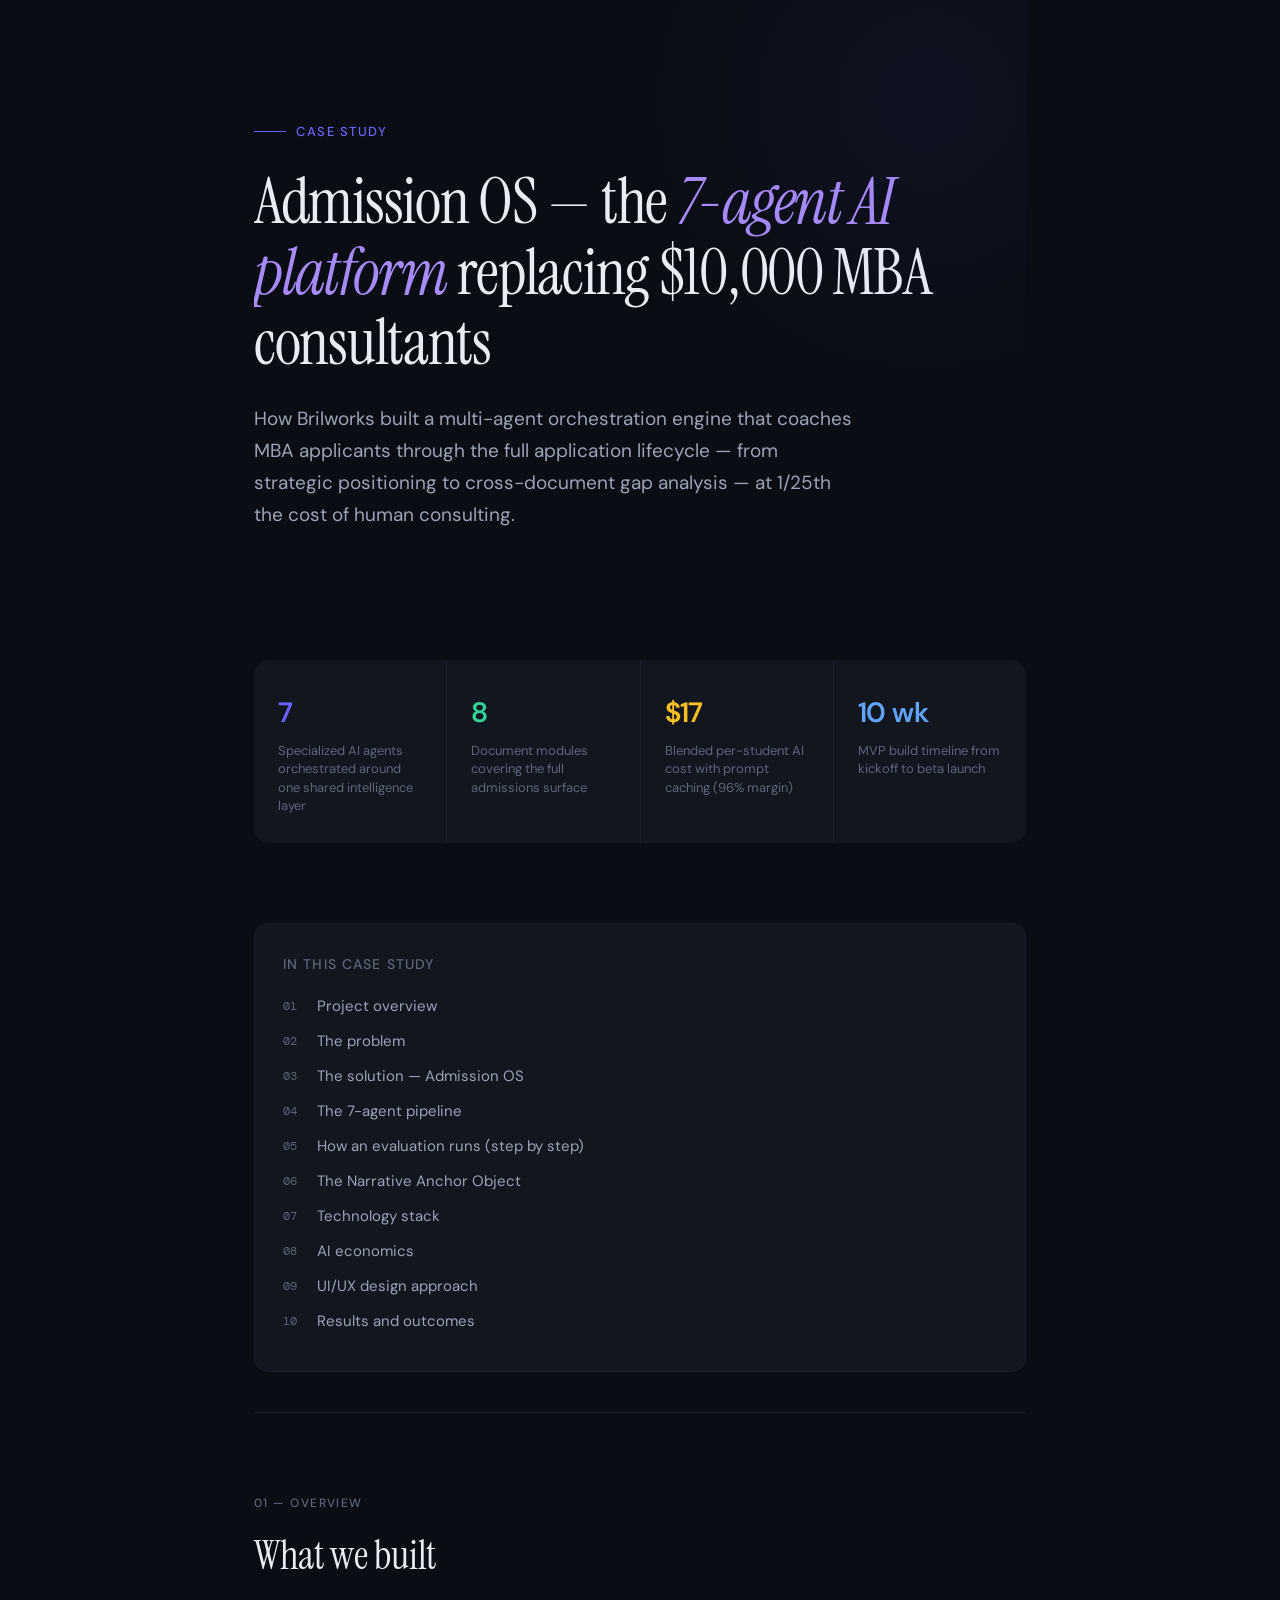
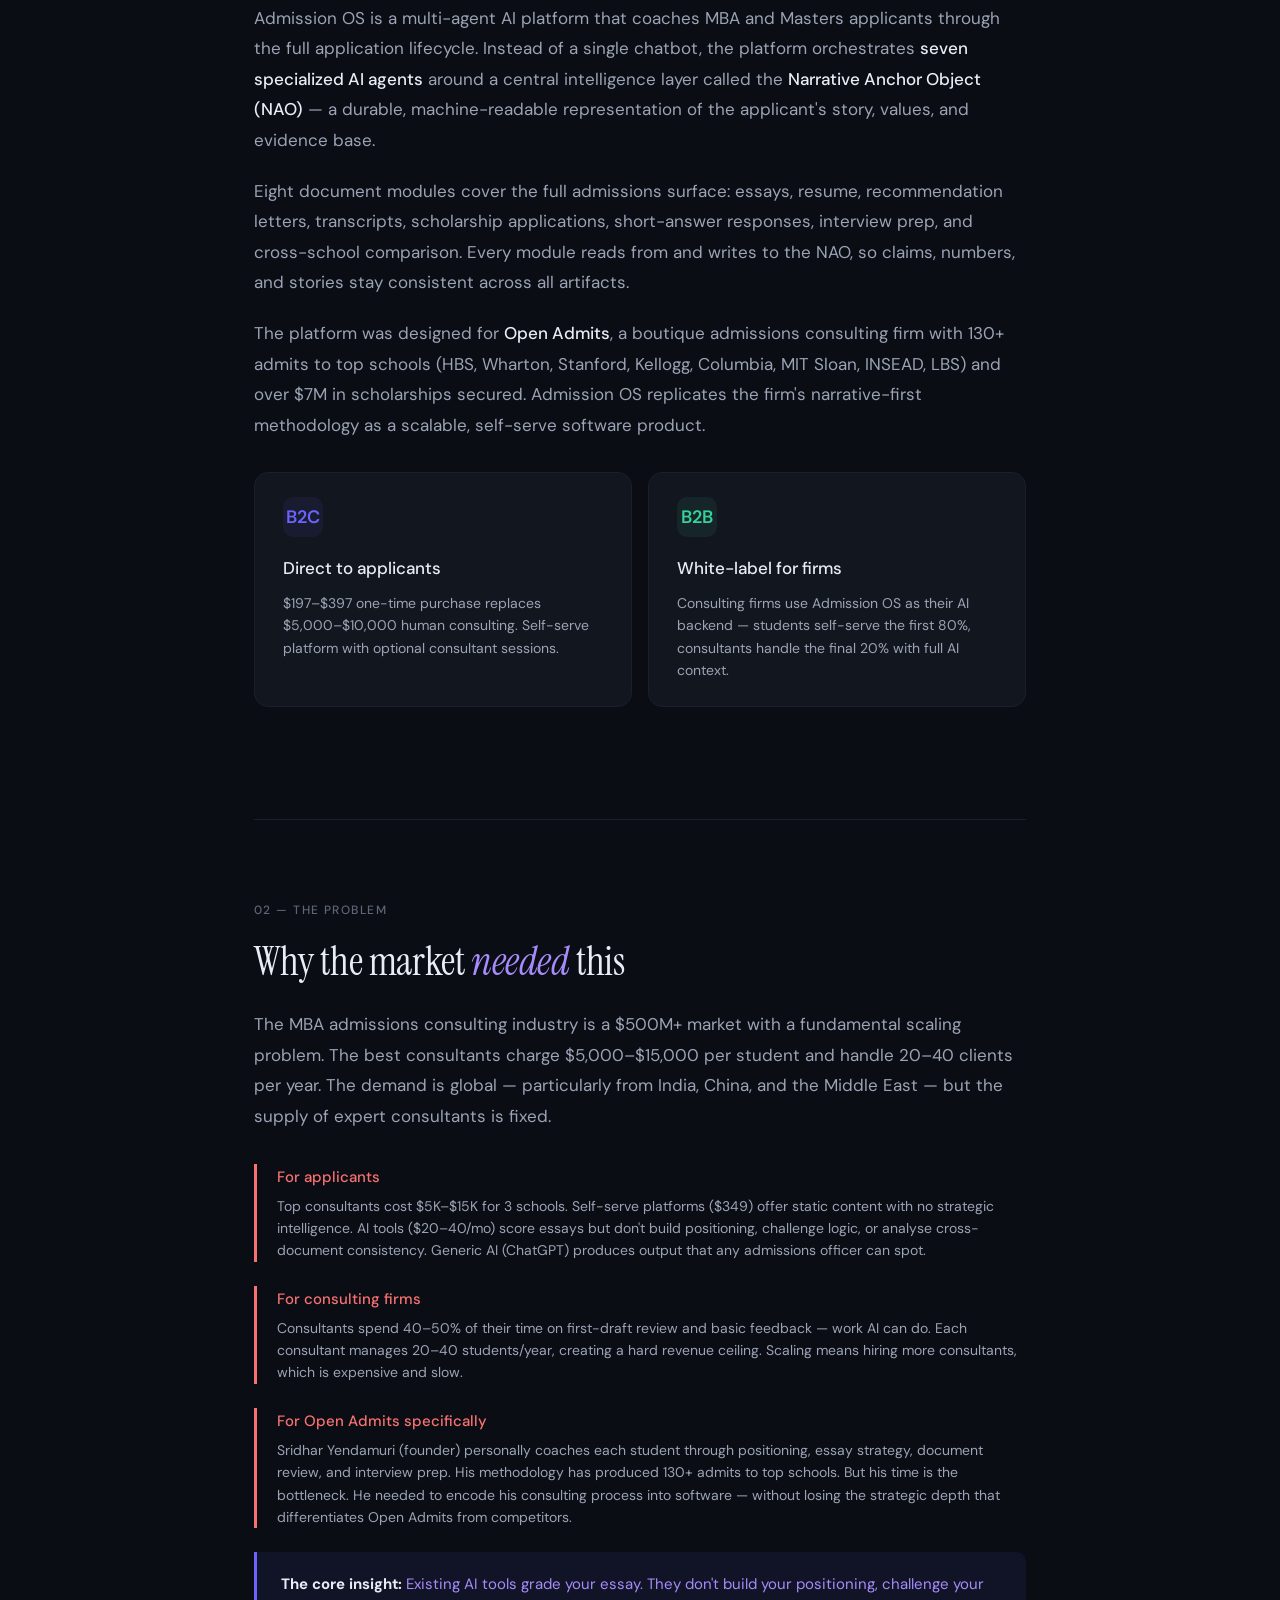
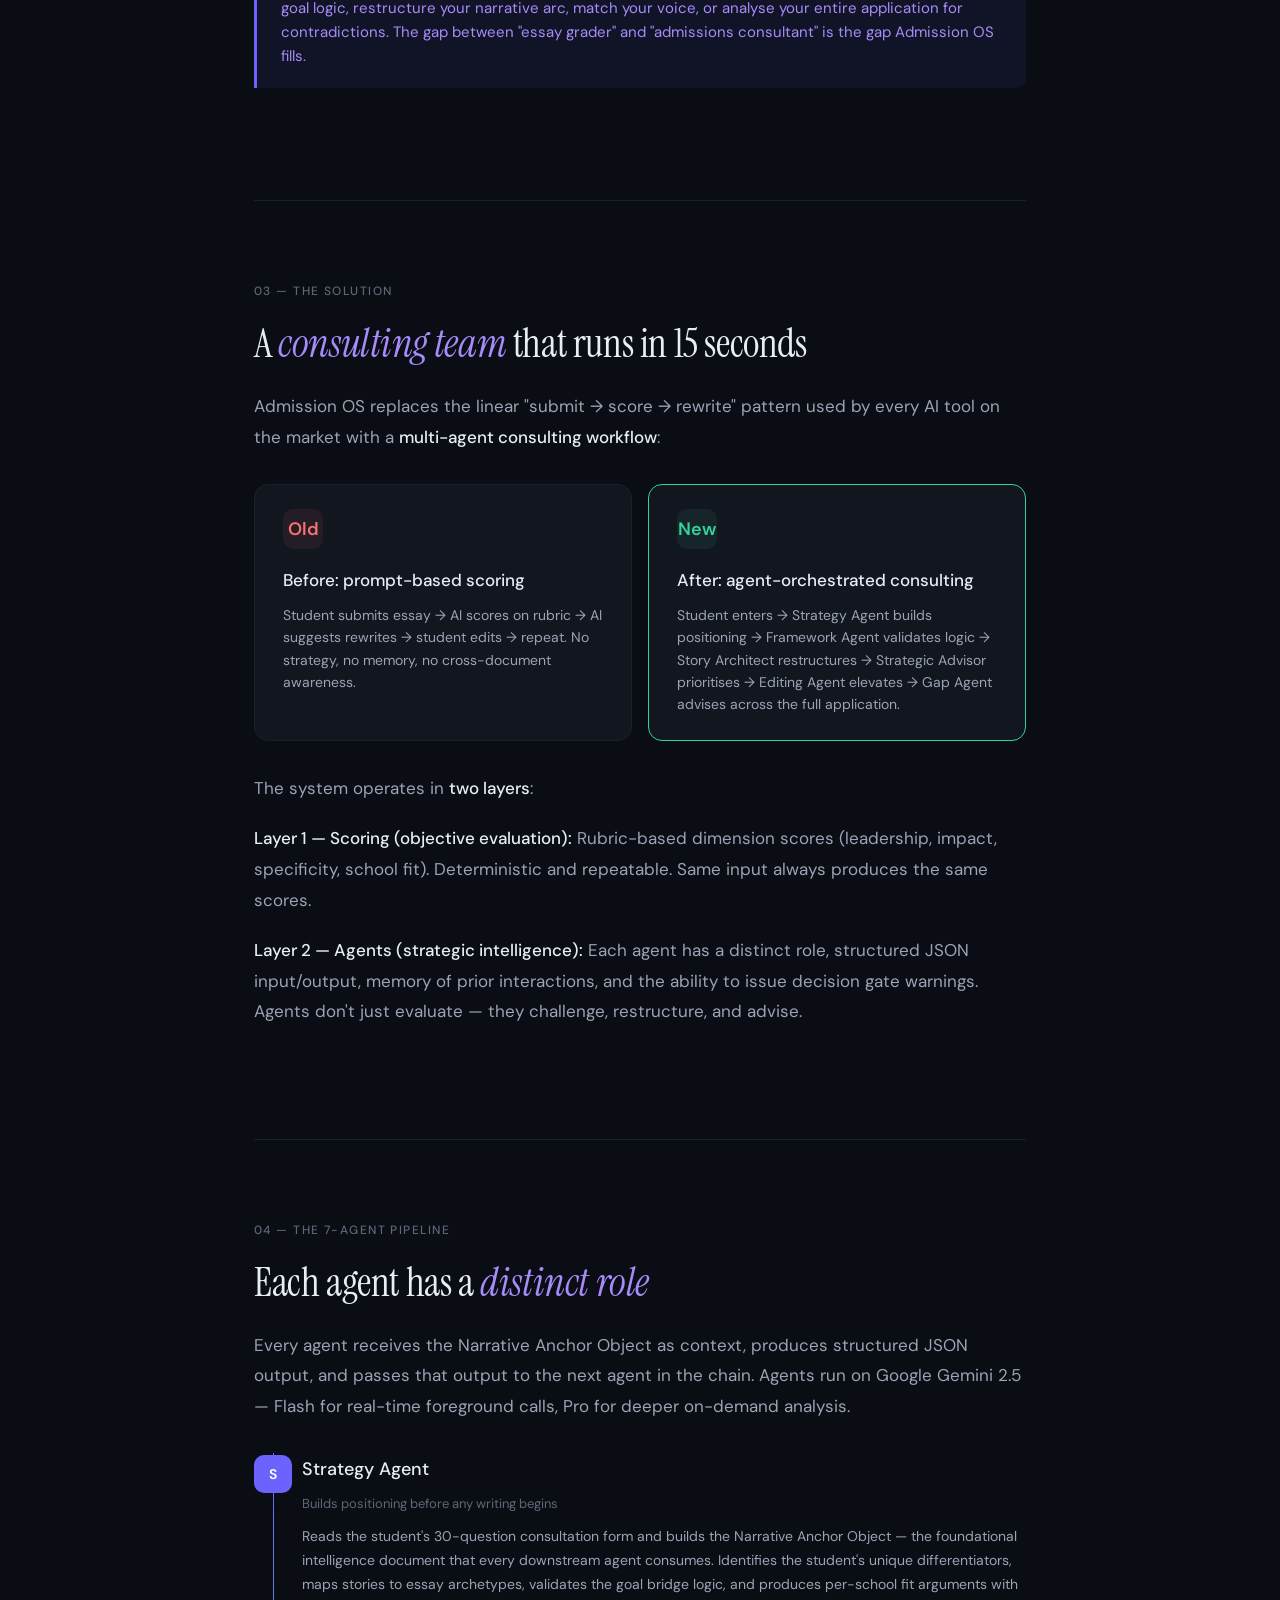
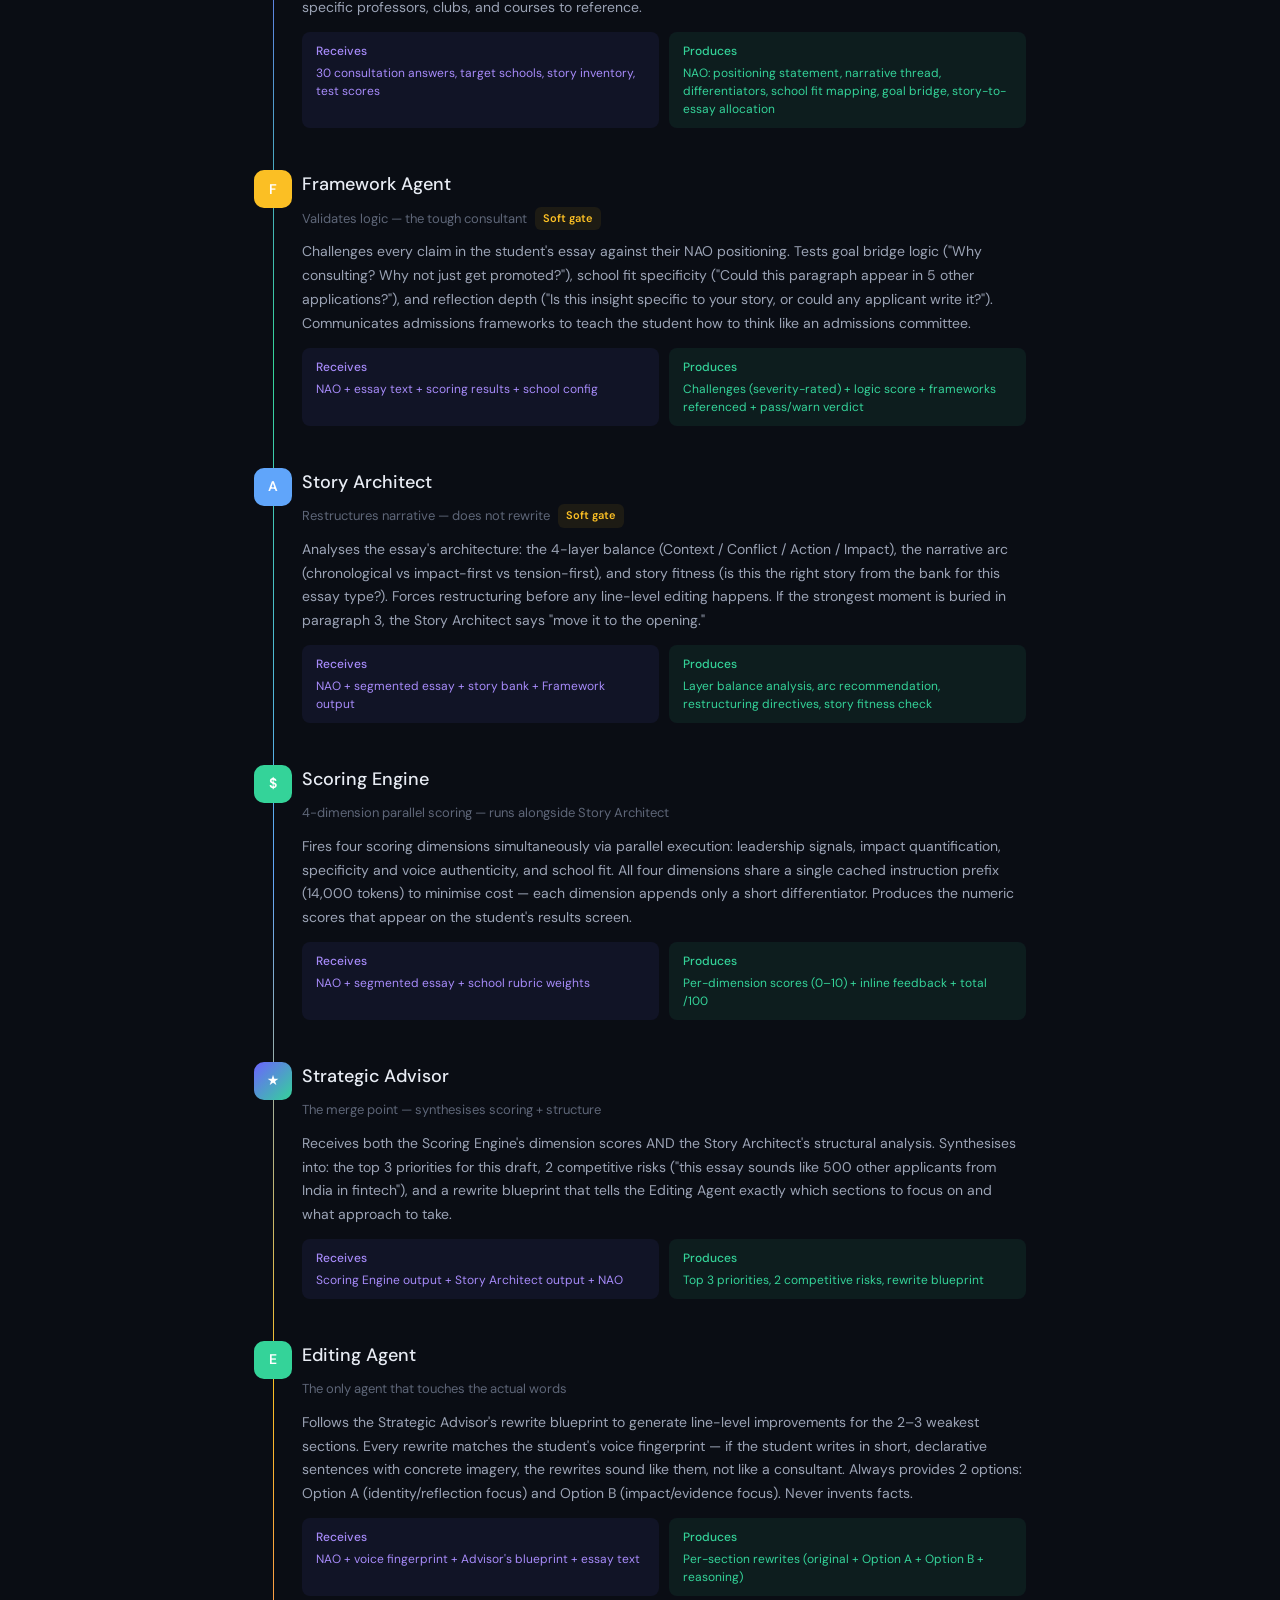
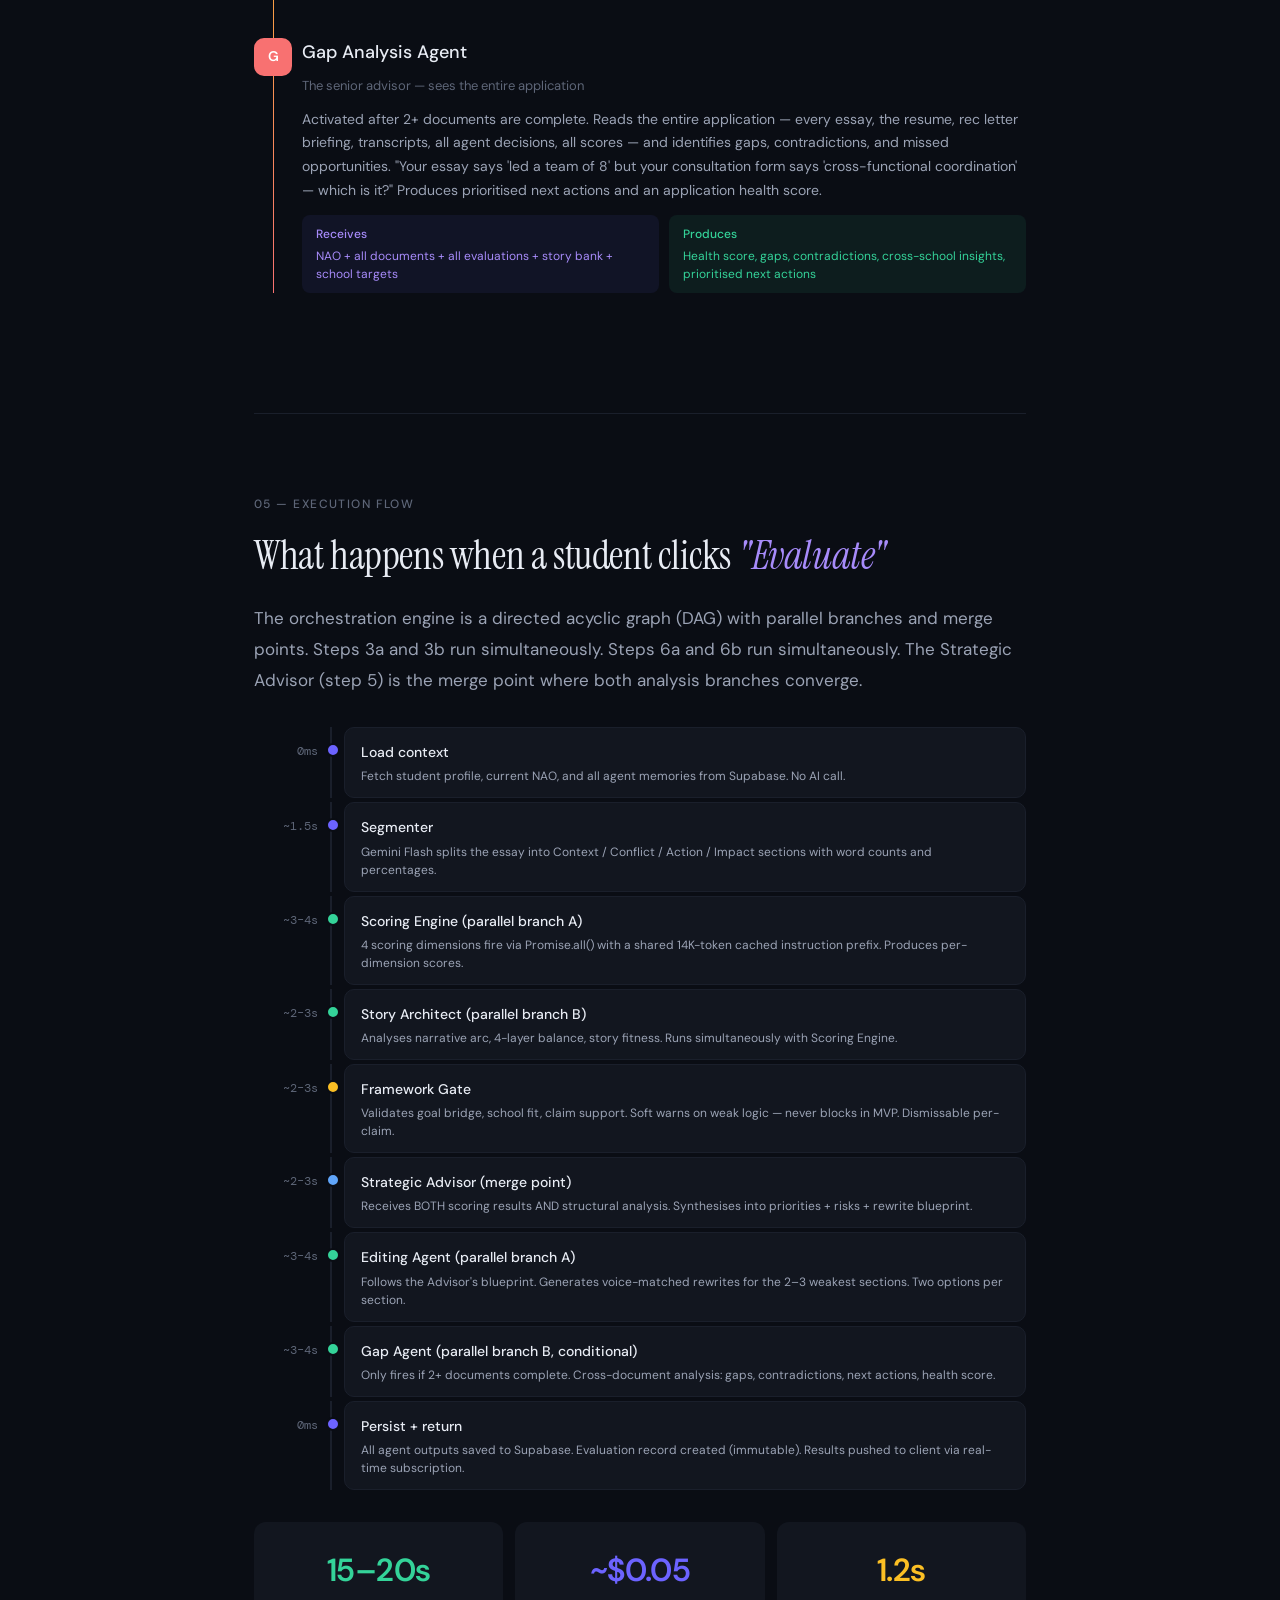
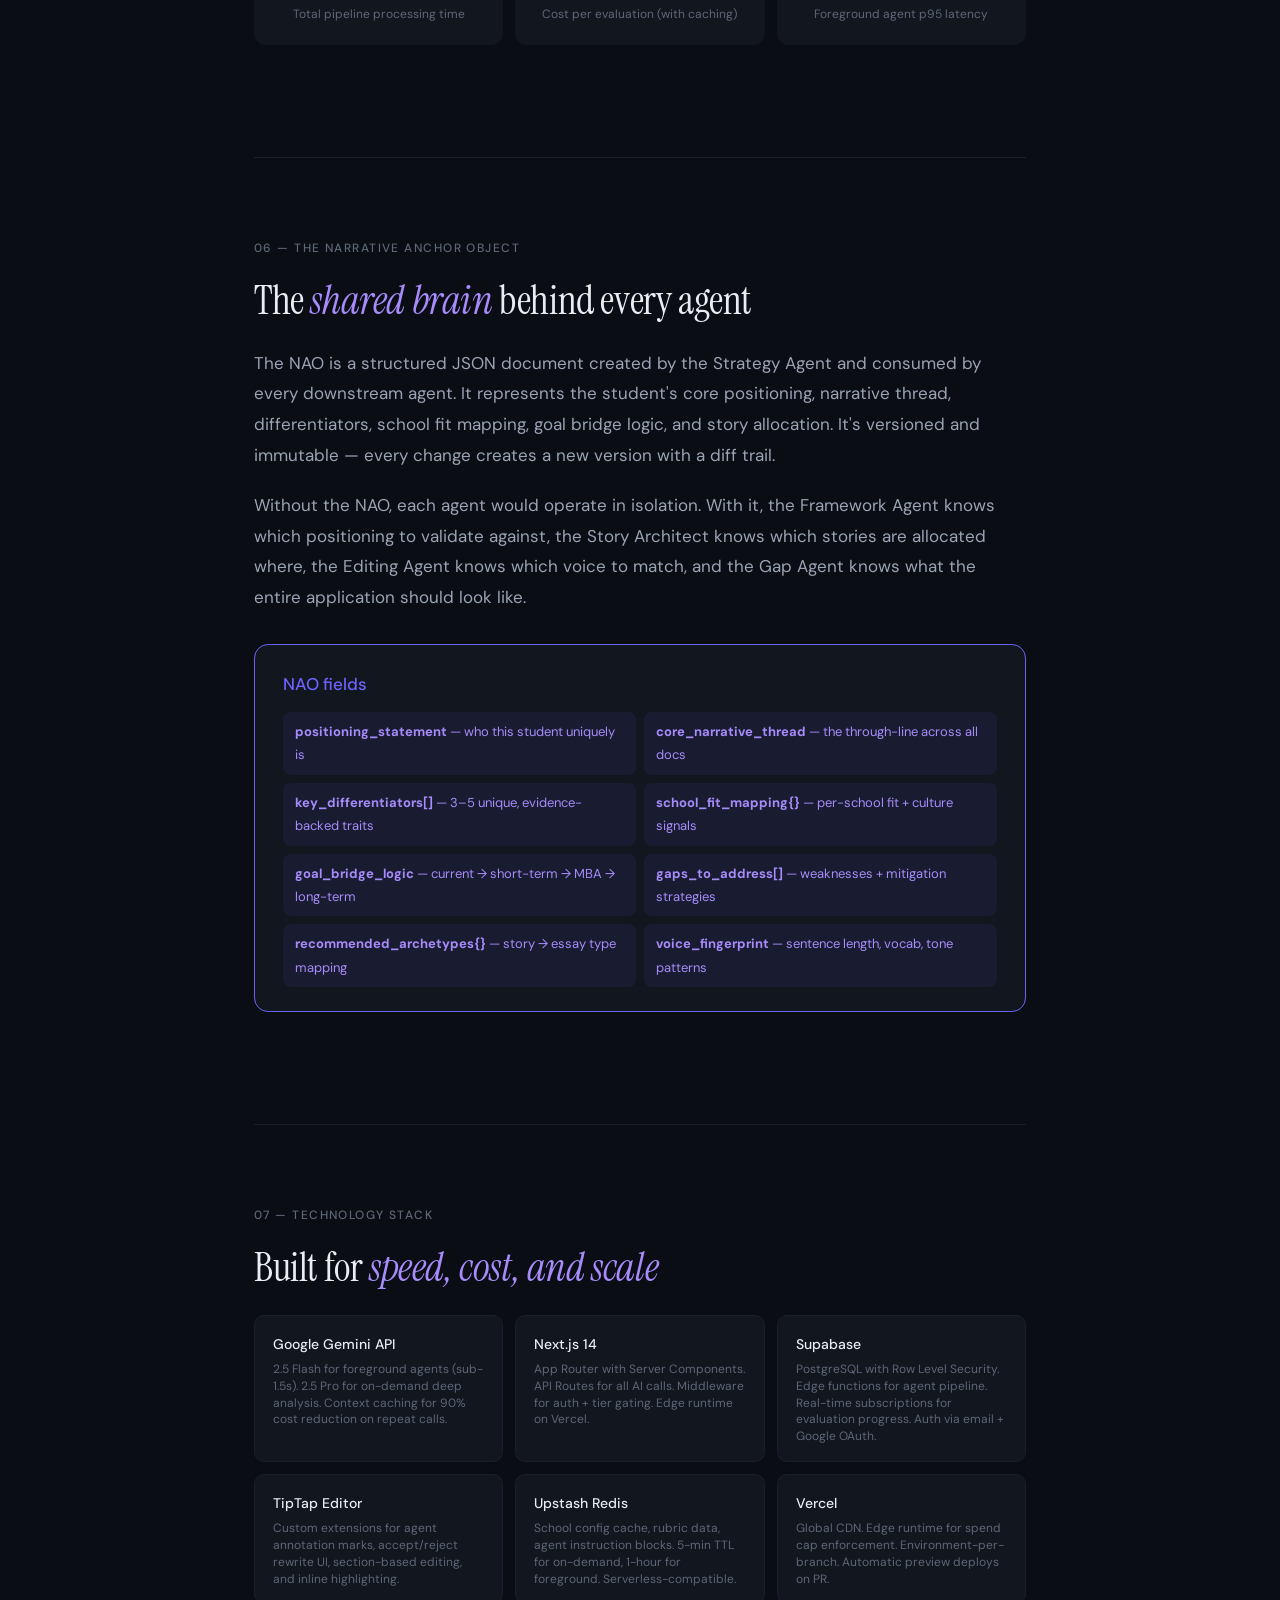
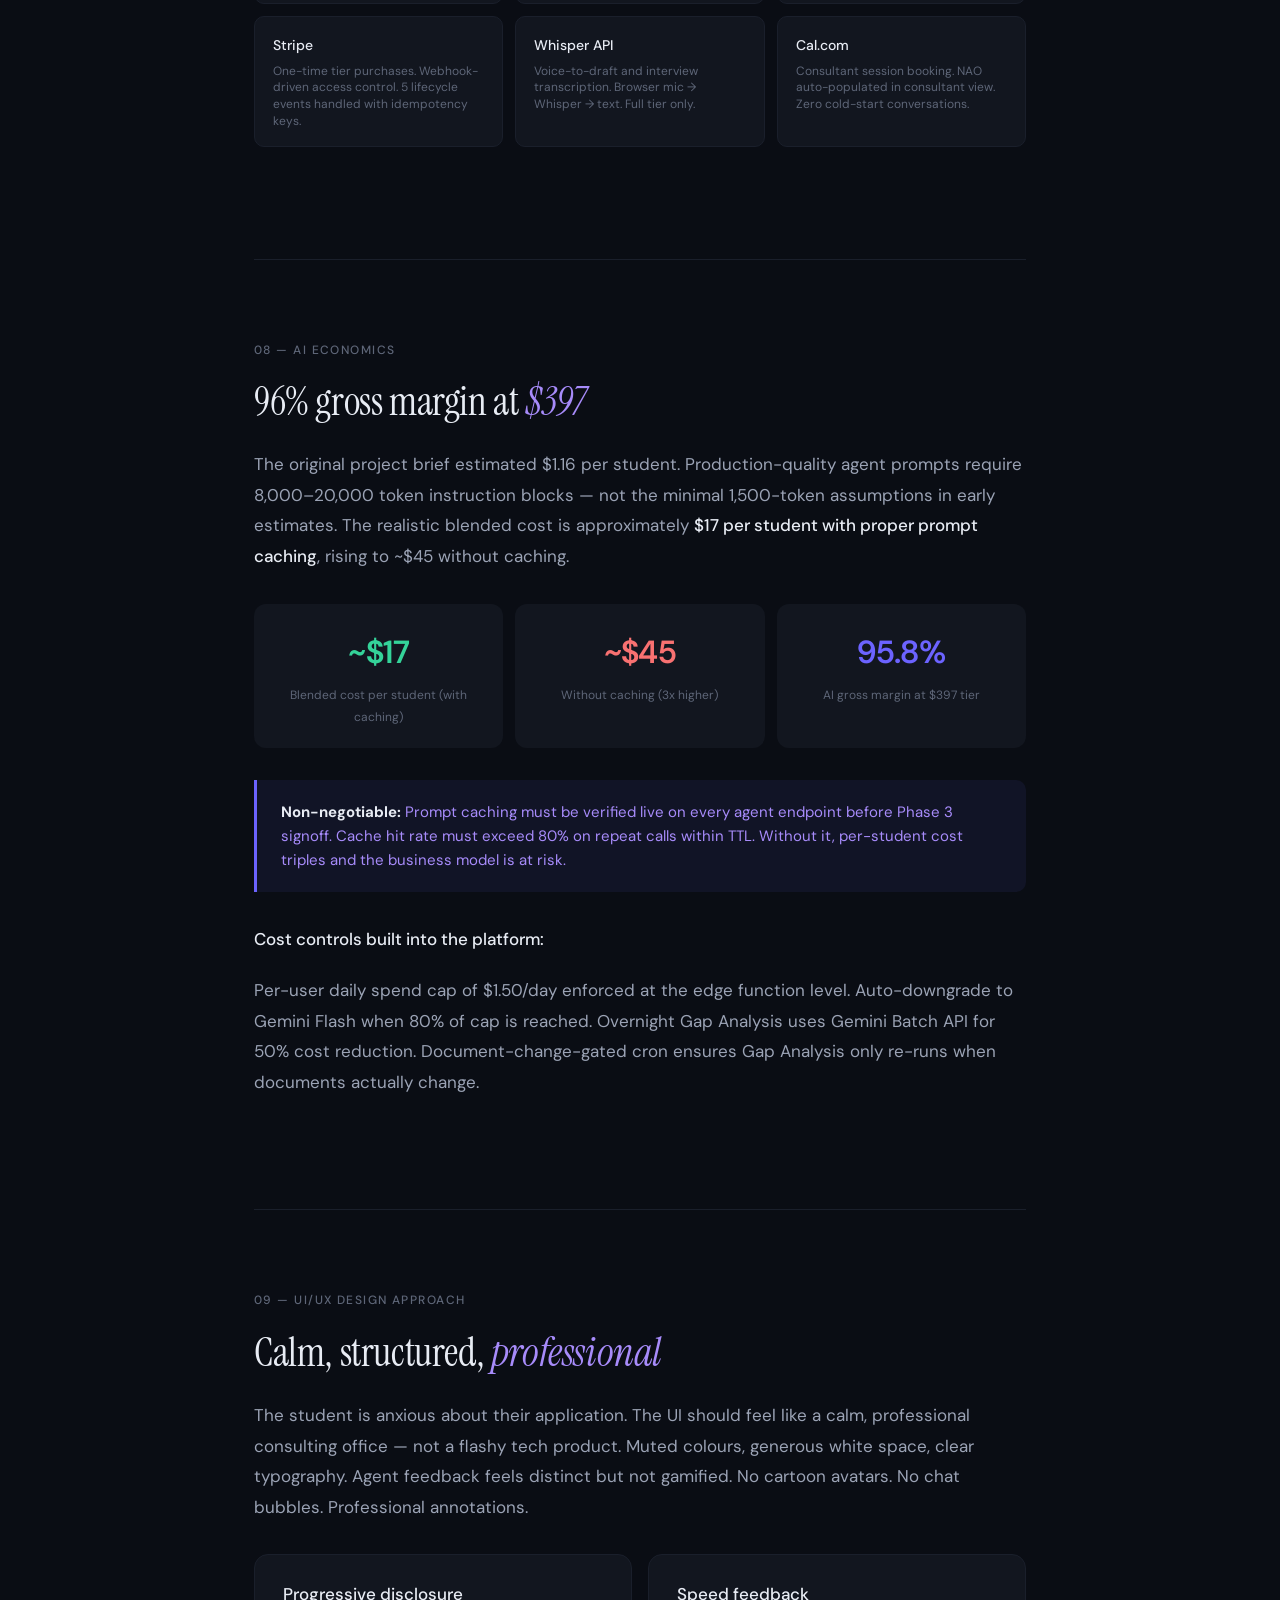
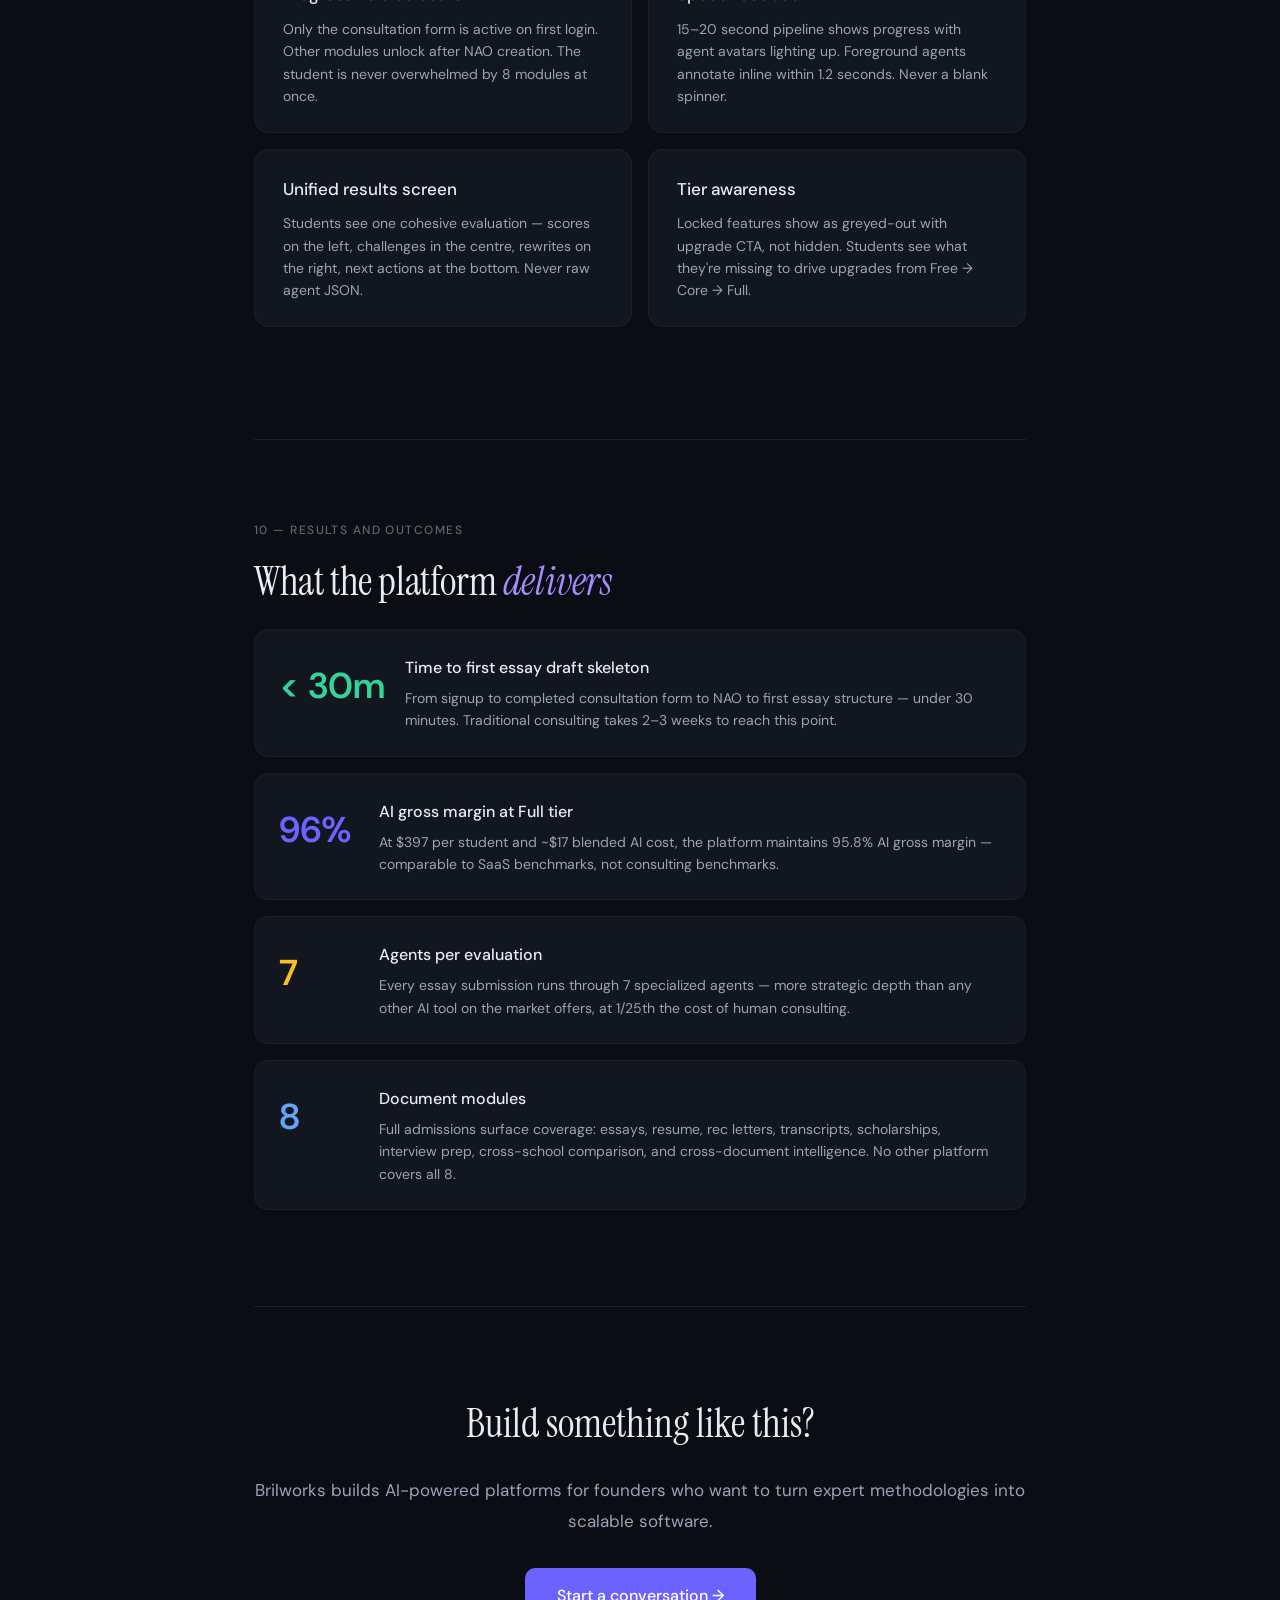
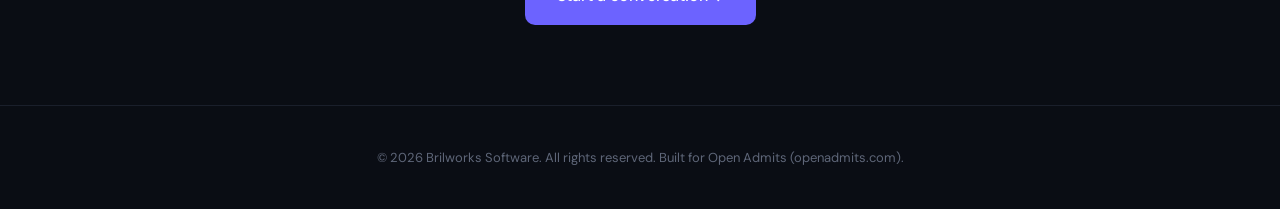
==== admission-os.html @ 2bd7196f "feat: add Admission OS case study and enhance AI project filtering" ====
<!DOCTYPE html>
<html lang="en">
<head>
<meta charset="UTF-8">
<meta name="viewport" content="width=device-width, initial-scale=1.0">
<title>Case Study: Admission OS — AI Agent-Orchestrated MBA Application Platform | Brilworks</title>
<meta name="description" content="How Brilworks built a 7-agent AI platform that replaces $10,000 MBA admissions consultants with a $397 self-serve system — powered by Google Gemini, Next.js 14, and Supabase.">
<link rel="preconnect" href="https://fonts.googleapis.com">
<link href="https://fonts.googleapis.com/css2?family=Instrument+Serif:ital@0;1&family=DM+Sans:opsz,wght@9..40,300;9..40,400;9..40,500;9..40,600&family=DM+Mono:wght@400&display=swap" rel="stylesheet">
<style>
*{margin:0;padding:0;box-sizing:border-box}
:root{
--bg:#0A0D14;--bg2:#12161F;--bg3:#1A1F2B;--surface:#222838;
--text:#E8ECF4;--text2:#9BA3B5;--text3:#5E6678;
--accent:#6C63FF;--accent2:#A78BFA;--accent-dim:rgba(108,99,255,0.08);
--green:#34D399;--green-dim:rgba(52,211,153,0.08);
--amber:#FBBF24;--amber-dim:rgba(251,191,36,0.08);
--coral:#F87171;--coral-dim:rgba(248,113,113,0.08);
--blue:#60A5FA;--blue-dim:rgba(96,165,250,0.08);
--serif:'Instrument Serif',Georgia,serif;
--sans:'DM Sans',system-ui,sans-serif;
--mono:'DM Mono',monospace;
--max:820px;
}
html{scroll-behavior:smooth}
body{background:var(--bg);color:var(--text);font-family:var(--sans);font-size:17px;line-height:1.8;-webkit-font-smoothing:antialiased}

.container{max-width:var(--max);margin:0 auto;padding:0 24px}
@media(max-width:600px){.container{padding:0 16px}}

/* Hero */
.hero{padding:120px 0 80px;position:relative;overflow:hidden}
.hero::before{content:'';position:absolute;top:-200px;right:-200px;width:600px;height:600px;background:radial-gradient(circle,rgba(108,99,255,0.06) 0%,transparent 70%);pointer-events:none}
.hero-label{font-size:13px;font-weight:500;letter-spacing:0.12em;text-transform:uppercase;color:var(--accent);margin:0 0 24px;display:flex;align-items:center;gap:10px}
.hero-label::before{content:'';width:32px;height:1px;background:var(--accent)}
.hero h1{font-family:var(--serif);font-size:clamp(36px,6vw,64px);font-weight:400;line-height:1.1;margin:0 0 24px;color:var(--text);letter-spacing:-0.02em}
.hero h1 em{font-style:italic;color:var(--accent2)}
.hero-sub{font-size:19px;color:var(--text2);line-height:1.7;max-width:600px;margin:0 0 48px}

/* Stats strip */
.stats{display:grid;grid-template-columns:repeat(4,1fr);gap:1px;background:var(--bg3);border-radius:16px;overflow:hidden;margin:0 0 80px}
@media(max-width:600px){.stats{grid-template-columns:1fr 1fr}}
.stat{padding:28px 24px;background:var(--bg2)}
.stat-val{font-size:28px;font-weight:600;letter-spacing:-0.02em;margin:0 0 4px}
.stat-label{font-size:13px;color:var(--text3);line-height:1.4}

/* Sections */
.section{padding:80px 0;border-top:1px solid var(--bg3)}
.section-label{font-size:12px;font-weight:500;letter-spacing:0.12em;text-transform:uppercase;color:var(--text3);margin:0 0 16px}
.section h2{font-family:var(--serif);font-size:clamp(28px,4vw,40px);font-weight:400;line-height:1.2;margin:0 0 24px;letter-spacing:-0.01em}
.section h2 em{font-style:italic;color:var(--accent2)}

.prose{color:var(--text2);margin:0 0 32px}
.prose p{margin:0 0 20px}
.prose strong{color:var(--text);font-weight:500}

/* Cards */
.card-grid{display:grid;grid-template-columns:1fr 1fr;gap:16px;margin:0 0 32px}
@media(max-width:600px){.card-grid{grid-template-columns:1fr}}
.card{background:var(--bg2);border:1px solid var(--bg3);border-radius:14px;padding:24px 28px}
.card-icon{width:40px;height:40px;border-radius:10px;display:flex;align-items:center;justify-content:center;font-size:18px;font-weight:600;margin:0 0 16px}
.card h3{font-size:17px;font-weight:500;margin:0 0 8px}
.card p{font-size:14px;color:var(--text2);line-height:1.6}

/* Problem cards */
.problem-card{border-left:3px solid var(--coral);padding-left:20px;margin:0 0 24px}
.problem-card h4{font-size:15px;font-weight:500;color:var(--coral);margin:0 0 4px}
.problem-card p{font-size:14px;color:var(--text2);line-height:1.6}

/* Agent pipeline */
.pipeline{position:relative;padding:0 0 0 48px;margin:0 0 40px}
.pipeline::before{content:'';position:absolute;left:19px;top:0;bottom:0;width:1px;background:linear-gradient(to bottom,var(--accent),var(--green),var(--blue),var(--amber),var(--coral))}
.agent-step{position:relative;padding:0 0 40px}
.agent-step:last-child{padding-bottom:0}
.agent-dot{position:absolute;left:-48px;top:2px;width:38px;height:38px;border-radius:10px;display:flex;align-items:center;justify-content:center;font-size:14px;font-weight:600;color:#fff;z-index:1}
.agent-step h3{font-size:18px;font-weight:500;margin:0 0 6px}
.agent-role{font-size:13px;color:var(--text3);margin:0 0 10px;display:flex;align-items:center;gap:8px}
.agent-role .gate{font-size:11px;font-weight:600;padding:2px 8px;border-radius:6px;background:var(--amber-dim);color:var(--amber)}
.agent-desc{font-size:14px;color:var(--text2);line-height:1.7;margin:0 0 12px}
.agent-io{display:grid;grid-template-columns:1fr 1fr;gap:10px}
@media(max-width:600px){.agent-io{grid-template-columns:1fr}}
.agent-io div{font-size:12px;padding:10px 14px;border-radius:8px;line-height:1.5}
.io-in{background:var(--accent-dim);color:var(--accent2)}
.io-out{background:var(--green-dim);color:var(--green)}
.io-label{font-weight:500;display:block;margin:0 0 4px}

/* Tech stack */
.tech-grid{display:grid;grid-template-columns:repeat(3,1fr);gap:12px;margin:0 0 32px}
@media(max-width:600px){.tech-grid{grid-template-columns:1fr 1fr}}
.tech-item{background:var(--bg2);border:1px solid var(--bg3);border-radius:10px;padding:16px 18px}
.tech-item h4{font-size:14px;font-weight:500;margin:0 0 4px}
.tech-item p{font-size:12px;color:var(--text3);line-height:1.4}

/* Flow diagram */
.flow{display:flex;flex-direction:column;gap:4px;margin:0 0 32px}
.flow-step{display:flex;align-items:stretch;gap:12px;min-height:48px}
.flow-time{min-width:64px;font-size:12px;font-family:var(--mono);color:var(--text3);padding:14px 0;text-align:right;flex-shrink:0}
.flow-line{width:2px;background:var(--bg3);flex-shrink:0;position:relative}
.flow-line::after{content:'';position:absolute;top:16px;left:-4px;width:10px;height:10px;border-radius:50%;background:var(--accent);border:2px solid var(--bg)}
.flow-content{flex:1;background:var(--bg2);border:1px solid var(--bg3);border-radius:10px;padding:12px 16px}
.flow-content h4{font-size:14px;font-weight:500;margin:0 0 2px}
.flow-content p{font-size:12px;color:var(--text2);line-height:1.5}
.flow-step.parallel .flow-line::after{background:var(--green)}
.flow-step.gate .flow-line::after{background:var(--amber)}
.flow-step.merge .flow-line::after{background:var(--blue)}

/* Metrics */
.metric-grid{display:grid;grid-template-columns:repeat(3,1fr);gap:12px;margin:0 0 32px}
@media(max-width:600px){.metric-grid{grid-template-columns:1fr}}
.metric{background:var(--bg2);border-radius:12px;padding:20px;text-align:center}
.metric-val{font-size:32px;font-weight:600;letter-spacing:-0.02em}
.metric-label{font-size:12px;color:var(--text3);margin:4px 0 0}

/* Callout */
.callout{background:var(--accent-dim);border-left:3px solid var(--accent);border-radius:0 10px 10px 0;padding:20px 24px;margin:0 0 32px}
.callout p{font-size:15px;color:var(--accent2);line-height:1.6}
.callout strong{color:var(--text)}

/* Results */
.result-card{background:var(--bg2);border:1px solid var(--bg3);border-radius:14px;padding:24px;margin:0 0 16px;display:flex;gap:20px;align-items:flex-start}
@media(max-width:600px){.result-card{flex-direction:column}}
.result-num{font-size:36px;font-weight:600;flex-shrink:0;min-width:80px}
.result-body h4{font-size:16px;font-weight:500;margin:0 0 4px}
.result-body p{font-size:14px;color:var(--text2);line-height:1.6}

/* CTA */
.cta{text-align:center;padding:80px 0;border-top:1px solid var(--bg3)}
.cta h2{font-family:var(--serif);font-size:clamp(28px,4vw,40px);font-weight:400;margin:0 0 16px}
.cta p{font-size:17px;color:var(--text2);margin:0 0 32px}
.cta-btn{display:inline-flex;align-items:center;gap:8px;padding:14px 32px;background:var(--accent);color:#fff;font-size:16px;font-weight:500;border-radius:10px;text-decoration:none;transition:transform 0.2s,opacity 0.2s}
.cta-btn:hover{transform:translateY(-2px);opacity:0.9}

/* Footer */
footer{padding:40px 0;border-top:1px solid var(--bg3);text-align:center;font-size:13px;color:var(--text3)}

/* Animations */
.reveal{opacity:0;transform:translateY(24px);transition:opacity 0.7s ease,transform 0.7s ease}
.reveal.visible{opacity:1;transform:translateY(0)}

/* Table of contents */
.toc{background:var(--bg2);border:1px solid var(--bg3);border-radius:14px;padding:28px;margin:0 0 40px}
.toc h3{font-size:14px;font-weight:500;color:var(--text3);text-transform:uppercase;letter-spacing:0.08em;margin:0 0 16px}
.toc ol{list-style:none;counter-reset:toc;padding:0}
.toc li{counter-increment:toc;margin:0 0 8px}
.toc li a{font-size:15px;color:var(--text2);text-decoration:none;display:flex;align-items:center;gap:10px;transition:color 0.2s}
.toc li a:hover{color:var(--accent2)}
.toc li a::before{content:counter(toc,decimal-leading-zero);font-family:var(--mono);font-size:12px;color:var(--text3);min-width:24px}
</style>
</head>
<body>

<div class="container">

<!-- HERO -->
<header class="hero reveal">
<div class="hero-label">Case Study</div>
<h1>Admission OS — the <em>7-agent AI platform</em> replacing $10,000 MBA consultants</h1>
<p class="hero-sub">How Brilworks built a multi-agent orchestration engine that coaches MBA applicants through the full application lifecycle — from strategic positioning to cross-document gap analysis — at 1/25th the cost of human consulting.</p>
</header>

<!-- STATS -->
<div class="stats reveal">
<div class="stat"><div class="stat-val" style="color:var(--accent)">7</div><div class="stat-label">Specialized AI agents orchestrated around one shared intelligence layer</div></div>
<div class="stat"><div class="stat-val" style="color:var(--green)">8</div><div class="stat-label">Document modules covering the full admissions surface</div></div>
<div class="stat"><div class="stat-val" style="color:var(--amber)">$17</div><div class="stat-label">Blended per-student AI cost with prompt caching (96% margin)</div></div>
<div class="stat"><div class="stat-val" style="color:var(--blue)">10 wk</div><div class="stat-label">MVP build timeline from kickoff to beta launch</div></div>
</div>

<!-- TOC -->
<nav class="toc reveal">
<h3>In this case study</h3>
<ol>
<li><a href="#overview">Project overview</a></li>
<li><a href="#problem">The problem</a></li>
<li><a href="#solution">The solution — Admission OS</a></li>
<li><a href="#agents">The 7-agent pipeline</a></li>
<li><a href="#execution">How an evaluation runs (step by step)</a></li>
<li><a href="#nao">The Narrative Anchor Object</a></li>
<li><a href="#stack">Technology stack</a></li>
<li><a href="#economics">AI economics</a></li>
<li><a href="#ui">UI/UX design approach</a></li>
<li><a href="#results">Results and outcomes</a></li>
</ol>
</nav>

<!-- 1. OVERVIEW -->
<section class="section reveal" id="overview">
<div class="section-label">01 — Overview</div>
<h2>What we built</h2>
<div class="prose">
<p>Admission OS is a multi-agent AI platform that coaches MBA and Masters applicants through the full application lifecycle. Instead of a single chatbot, the platform orchestrates <strong>seven specialized AI agents</strong> around a central intelligence layer called the <strong>Narrative Anchor Object (NAO)</strong> — a durable, machine-readable representation of the applicant's story, values, and evidence base.</p>
<p>Eight document modules cover the full admissions surface: essays, resume, recommendation letters, transcripts, scholarship applications, short-answer responses, interview prep, and cross-school comparison. Every module reads from and writes to the NAO, so claims, numbers, and stories stay consistent across all artifacts.</p>
<p>The platform was designed for <strong>Open Admits</strong>, a boutique admissions consulting firm with 130+ admits to top schools (HBS, Wharton, Stanford, Kellogg, Columbia, MIT Sloan, INSEAD, LBS) and over $7M in scholarships secured. Admission OS replicates the firm's narrative-first methodology as a scalable, self-serve software product.</p>
</div>

<div class="card-grid">
<div class="card"><div class="card-icon" style="background:var(--accent-dim);color:var(--accent)">B2C</div><h3>Direct to applicants</h3><p>$197–$397 one-time purchase replaces $5,000–$10,000 human consulting. Self-serve platform with optional consultant sessions.</p></div>
<div class="card"><div class="card-icon" style="background:var(--green-dim);color:var(--green)">B2B</div><h3>White-label for firms</h3><p>Consulting firms use Admission OS as their AI backend — students self-serve the first 80%, consultants handle the final 20% with full AI context.</p></div>
</div>
</section>

<!-- 2. PROBLEM -->
<section class="section reveal" id="problem">
<div class="section-label">02 — The problem</div>
<h2>Why the market <em>needed</em> this</h2>
<div class="prose">
<p>The MBA admissions consulting industry is a $500M+ market with a fundamental scaling problem. The best consultants charge $5,000–$15,000 per student and handle 20–40 clients per year. The demand is global — particularly from India, China, and the Middle East — but the supply of expert consultants is fixed.</p>
</div>

<div class="problem-card">
<h4>For applicants</h4>
<p>Top consultants cost $5K–$15K for 3 schools. Self-serve platforms ($349) offer static content with no strategic intelligence. AI tools ($20–40/mo) score essays but don't build positioning, challenge logic, or analyse cross-document consistency. Generic AI (ChatGPT) produces output that any admissions officer can spot.</p>
</div>
<div class="problem-card">
<h4>For consulting firms</h4>
<p>Consultants spend 40–50% of their time on first-draft review and basic feedback — work AI can do. Each consultant manages 20–40 students/year, creating a hard revenue ceiling. Scaling means hiring more consultants, which is expensive and slow.</p>
</div>
<div class="problem-card">
<h4>For Open Admits specifically</h4>
<p>Sridhar Yendamuri (founder) personally coaches each student through positioning, essay strategy, document review, and interview prep. His methodology has produced 130+ admits to top schools. But his time is the bottleneck. He needed to encode his consulting process into software — without losing the strategic depth that differentiates Open Admits from competitors.</p>
</div>

<div class="callout">
<p><strong>The core insight:</strong> Existing AI tools grade your essay. They don't build your positioning, challenge your goal logic, restructure your narrative arc, match your voice, or analyse your entire application for contradictions. The gap between "essay grader" and "admissions consultant" is the gap Admission OS fills.</p>
</div>
</section>

<!-- 3. SOLUTION -->
<section class="section reveal" id="solution">
<div class="section-label">03 — The solution</div>
<h2>A <em>consulting team</em> that runs in 15 seconds</h2>
<div class="prose">
<p>Admission OS replaces the linear "submit → score → rewrite" pattern used by every AI tool on the market with a <strong>multi-agent consulting workflow</strong>:</p>
</div>

<div class="card-grid">
<div class="card"><div class="card-icon" style="background:var(--coral-dim);color:var(--coral)">Old</div><h3>Before: prompt-based scoring</h3><p>Student submits essay → AI scores on rubric → AI suggests rewrites → student edits → repeat. No strategy, no memory, no cross-document awareness.</p></div>
<div class="card" style="border-color:var(--green)"><div class="card-icon" style="background:var(--green-dim);color:var(--green)">New</div><h3>After: agent-orchestrated consulting</h3><p>Student enters → Strategy Agent builds positioning → Framework Agent validates logic → Story Architect restructures → Strategic Advisor prioritises → Editing Agent elevates → Gap Agent advises across the full application.</p></div>
</div>

<div class="prose">
<p>The system operates in <strong>two layers</strong>:</p>
<p><strong>Layer 1 — Scoring (objective evaluation):</strong> Rubric-based dimension scores (leadership, impact, specificity, school fit). Deterministic and repeatable. Same input always produces the same scores.</p>
<p><strong>Layer 2 — Agents (strategic intelligence):</strong> Each agent has a distinct role, structured JSON input/output, memory of prior interactions, and the ability to issue decision gate warnings. Agents don't just evaluate — they challenge, restructure, and advise.</p>
</div>
</section>

<!-- 4. AGENTS -->
<section class="section reveal" id="agents">
<div class="section-label">04 — The 7-agent pipeline</div>
<h2>Each agent has a <em>distinct role</em></h2>
<div class="prose">
<p>Every agent receives the Narrative Anchor Object as context, produces structured JSON output, and passes that output to the next agent in the chain. Agents run on Google Gemini 2.5 — Flash for real-time foreground calls, Pro for deeper on-demand analysis.</p>
</div>

<div class="pipeline">
<div class="agent-step">
<div class="agent-dot" style="background:var(--accent)">S</div>
<h3>Strategy Agent</h3>
<div class="agent-role">Builds positioning before any writing begins</div>
<div class="agent-desc">Reads the student's 30-question consultation form and builds the Narrative Anchor Object — the foundational intelligence document that every downstream agent consumes. Identifies the student's unique differentiators, maps stories to essay archetypes, validates the goal bridge logic, and produces per-school fit arguments with specific professors, clubs, and courses to reference.</div>
<div class="agent-io">
<div class="io-in"><span class="io-label">Receives</span>30 consultation answers, target schools, story inventory, test scores</div>
<div class="io-out"><span class="io-label">Produces</span>NAO: positioning statement, narrative thread, differentiators, school fit mapping, goal bridge, story-to-essay allocation</div>
</div>
</div>

<div class="agent-step">
<div class="agent-dot" style="background:var(--amber)">F</div>
<h3>Framework Agent</h3>
<div class="agent-role">Validates logic — the tough consultant <span class="gate">Soft gate</span></div>
<div class="agent-desc">Challenges every claim in the student's essay against their NAO positioning. Tests goal bridge logic ("Why consulting? Why not just get promoted?"), school fit specificity ("Could this paragraph appear in 5 other applications?"), and reflection depth ("Is this insight specific to your story, or could any applicant write it?"). Communicates admissions frameworks to teach the student how to think like an admissions committee.</div>
<div class="agent-io">
<div class="io-in"><span class="io-label">Receives</span>NAO + essay text + scoring results + school config</div>
<div class="io-out"><span class="io-label">Produces</span>Challenges (severity-rated) + logic score + frameworks referenced + pass/warn verdict</div>
</div>
</div>

<div class="agent-step">
<div class="agent-dot" style="background:var(--blue)">A</div>
<h3>Story Architect</h3>
<div class="agent-role">Restructures narrative — does not rewrite <span class="gate">Soft gate</span></div>
<div class="agent-desc">Analyses the essay's architecture: the 4-layer balance (Context / Conflict / Action / Impact), the narrative arc (chronological vs impact-first vs tension-first), and story fitness (is this the right story from the bank for this essay type?). Forces restructuring before any line-level editing happens. If the strongest moment is buried in paragraph 3, the Story Architect says "move it to the opening."</div>
<div class="agent-io">
<div class="io-in"><span class="io-label">Receives</span>NAO + segmented essay + story bank + Framework output</div>
<div class="io-out"><span class="io-label">Produces</span>Layer balance analysis, arc recommendation, restructuring directives, story fitness check</div>
</div>
</div>

<div class="agent-step">
<div class="agent-dot" style="background:var(--green)">$</div>
<h3>Scoring Engine</h3>
<div class="agent-role">4-dimension parallel scoring — runs alongside Story Architect</div>
<div class="agent-desc">Fires four scoring dimensions simultaneously via parallel execution: leadership signals, impact quantification, specificity and voice authenticity, and school fit. All four dimensions share a single cached instruction prefix (14,000 tokens) to minimise cost — each dimension appends only a short differentiator. Produces the numeric scores that appear on the student's results screen.</div>
<div class="agent-io">
<div class="io-in"><span class="io-label">Receives</span>NAO + segmented essay + school rubric weights</div>
<div class="io-out"><span class="io-label">Produces</span>Per-dimension scores (0–10) + inline feedback + total /100</div>
</div>
</div>

<div class="agent-step">
<div class="agent-dot" style="background:linear-gradient(135deg,var(--accent),var(--green))">★</div>
<h3>Strategic Advisor</h3>
<div class="agent-role">The merge point — synthesises scoring + structure</div>
<div class="agent-desc">Receives both the Scoring Engine's dimension scores AND the Story Architect's structural analysis. Synthesises into: the top 3 priorities for this draft, 2 competitive risks ("this essay sounds like 500 other applicants from India in fintech"), and a rewrite blueprint that tells the Editing Agent exactly which sections to focus on and what approach to take.</div>
<div class="agent-io">
<div class="io-in"><span class="io-label">Receives</span>Scoring Engine output + Story Architect output + NAO</div>
<div class="io-out"><span class="io-label">Produces</span>Top 3 priorities, 2 competitive risks, rewrite blueprint</div>
</div>
</div>

<div class="agent-step">
<div class="agent-dot" style="background:var(--green)">E</div>
<h3>Editing Agent</h3>
<div class="agent-role">The only agent that touches the actual words</div>
<div class="agent-desc">Follows the Strategic Advisor's rewrite blueprint to generate line-level improvements for the 2–3 weakest sections. Every rewrite matches the student's voice fingerprint — if the student writes in short, declarative sentences with concrete imagery, the rewrites sound like them, not like a consultant. Always provides 2 options: Option A (identity/reflection focus) and Option B (impact/evidence focus). Never invents facts.</div>
<div class="agent-io">
<div class="io-in"><span class="io-label">Receives</span>NAO + voice fingerprint + Advisor's blueprint + essay text</div>
<div class="io-out"><span class="io-label">Produces</span>Per-section rewrites (original + Option A + Option B + reasoning)</div>
</div>
</div>

<div class="agent-step">
<div class="agent-dot" style="background:var(--coral)">G</div>
<h3>Gap Analysis Agent</h3>
<div class="agent-role">The senior advisor — sees the entire application</div>
<div class="agent-desc">Activated after 2+ documents are complete. Reads the entire application — every essay, the resume, rec letter briefing, transcripts, all agent decisions, all scores — and identifies gaps, contradictions, and missed opportunities. "Your essay says 'led a team of 8' but your consultation form says 'cross-functional coordination' — which is it?" Produces prioritised next actions and an application health score.</div>
<div class="agent-io">
<div class="io-in"><span class="io-label">Receives</span>NAO + all documents + all evaluations + story bank + school targets</div>
<div class="io-out"><span class="io-label">Produces</span>Health score, gaps, contradictions, cross-school insights, prioritised next actions</div>
</div>
</div>
</div>
</section>

<!-- 5. EXECUTION FLOW -->
<section class="section reveal" id="execution">
<div class="section-label">05 — Execution flow</div>
<h2>What happens when a student clicks <em>"Evaluate"</em></h2>
<div class="prose">
<p>The orchestration engine is a directed acyclic graph (DAG) with parallel branches and merge points. Steps 3a and 3b run simultaneously. Steps 6a and 6b run simultaneously. The Strategic Advisor (step 5) is the merge point where both analysis branches converge.</p>
</div>

<div class="flow">
<div class="flow-step"><div class="flow-time">0ms</div><div class="flow-line"></div><div class="flow-content"><h4>Load context</h4><p>Fetch student profile, current NAO, and all agent memories from Supabase. No AI call.</p></div></div>
<div class="flow-step"><div class="flow-time">~1.5s</div><div class="flow-line"></div><div class="flow-content"><h4>Segmenter</h4><p>Gemini Flash splits the essay into Context / Conflict / Action / Impact sections with word counts and percentages.</p></div></div>
<div class="flow-step parallel"><div class="flow-time">~3–4s</div><div class="flow-line"></div><div class="flow-content"><h4>Scoring Engine (parallel branch A)</h4><p>4 scoring dimensions fire via Promise.all() with a shared 14K-token cached instruction prefix. Produces per-dimension scores.</p></div></div>
<div class="flow-step parallel"><div class="flow-time">~2–3s</div><div class="flow-line"></div><div class="flow-content"><h4>Story Architect (parallel branch B)</h4><p>Analyses narrative arc, 4-layer balance, story fitness. Runs simultaneously with Scoring Engine.</p></div></div>
<div class="flow-step gate"><div class="flow-time">~2–3s</div><div class="flow-line"></div><div class="flow-content"><h4>Framework Gate</h4><p>Validates goal bridge, school fit, claim support. Soft warns on weak logic — never blocks in MVP. Dismissable per-claim.</p></div></div>
<div class="flow-step merge"><div class="flow-time">~2–3s</div><div class="flow-line"></div><div class="flow-content"><h4>Strategic Advisor (merge point)</h4><p>Receives BOTH scoring results AND structural analysis. Synthesises into priorities + risks + rewrite blueprint.</p></div></div>
<div class="flow-step parallel"><div class="flow-time">~3–4s</div><div class="flow-line"></div><div class="flow-content"><h4>Editing Agent (parallel branch A)</h4><p>Follows the Advisor's blueprint. Generates voice-matched rewrites for the 2–3 weakest sections. Two options per section.</p></div></div>
<div class="flow-step parallel"><div class="flow-time">~3–4s</div><div class="flow-line"></div><div class="flow-content"><h4>Gap Agent (parallel branch B, conditional)</h4><p>Only fires if 2+ documents complete. Cross-document analysis: gaps, contradictions, next actions, health score.</p></div></div>
<div class="flow-step"><div class="flow-time">0ms</div><div class="flow-line"></div><div class="flow-content"><h4>Persist + return</h4><p>All agent outputs saved to Supabase. Evaluation record created (immutable). Results pushed to client via real-time subscription.</p></div></div>
</div>

<div class="metric-grid">
<div class="metric"><div class="metric-val" style="color:var(--green)">15–20s</div><div class="metric-label">Total pipeline processing time</div></div>
<div class="metric"><div class="metric-val" style="color:var(--accent)">~$0.05</div><div class="metric-label">Cost per evaluation (with caching)</div></div>
<div class="metric"><div class="metric-val" style="color:var(--amber)">1.2s</div><div class="metric-label">Foreground agent p95 latency</div></div>
</div>
</section>

<!-- 6. NAO -->
<section class="section reveal" id="nao">
<div class="section-label">06 — The Narrative Anchor Object</div>
<h2>The <em>shared brain</em> behind every agent</h2>
<div class="prose">
<p>The NAO is a structured JSON document created by the Strategy Agent and consumed by every downstream agent. It represents the student's core positioning, narrative thread, differentiators, school fit mapping, goal bridge logic, and story allocation. It's versioned and immutable — every change creates a new version with a diff trail.</p>
<p>Without the NAO, each agent would operate in isolation. With it, the Framework Agent knows which positioning to validate against, the Story Architect knows which stories are allocated where, the Editing Agent knows which voice to match, and the Gap Agent knows what the entire application should look like.</p>
</div>

<div class="card" style="margin:0 0 32px;border-color:var(--accent)">
<h3 style="color:var(--accent);margin-bottom:12px">NAO fields</h3>
<div style="display:grid;grid-template-columns:1fr 1fr;gap:8px;font-size:13px">
<div style="padding:8px 12px;background:var(--accent-dim);border-radius:8px;color:var(--accent2)"><strong>positioning_statement</strong> — who this student uniquely is</div>
<div style="padding:8px 12px;background:var(--accent-dim);border-radius:8px;color:var(--accent2)"><strong>core_narrative_thread</strong> — the through-line across all docs</div>
<div style="padding:8px 12px;background:var(--accent-dim);border-radius:8px;color:var(--accent2)"><strong>key_differentiators[]</strong> — 3–5 unique, evidence-backed traits</div>
<div style="padding:8px 12px;background:var(--accent-dim);border-radius:8px;color:var(--accent2)"><strong>school_fit_mapping{}</strong> — per-school fit + culture signals</div>
<div style="padding:8px 12px;background:var(--accent-dim);border-radius:8px;color:var(--accent2)"><strong>goal_bridge_logic</strong> — current → short-term → MBA → long-term</div>
<div style="padding:8px 12px;background:var(--accent-dim);border-radius:8px;color:var(--accent2)"><strong>gaps_to_address[]</strong> — weaknesses + mitigation strategies</div>
<div style="padding:8px 12px;background:var(--accent-dim);border-radius:8px;color:var(--accent2)"><strong>recommended_archetypes{}</strong> — story → essay type mapping</div>
<div style="padding:8px 12px;background:var(--accent-dim);border-radius:8px;color:var(--accent2)"><strong>voice_fingerprint</strong> — sentence length, vocab, tone patterns</div>
</div>
</div>
</section>

<!-- 7. STACK -->
<section class="section reveal" id="stack">
<div class="section-label">07 — Technology stack</div>
<h2>Built for <em>speed, cost, and scale</em></h2>

<div class="tech-grid">
<div class="tech-item"><h4>Google Gemini API</h4><p>2.5 Flash for foreground agents (sub-1.5s). 2.5 Pro for on-demand deep analysis. Context caching for 90% cost reduction on repeat calls.</p></div>
<div class="tech-item"><h4>Next.js 14</h4><p>App Router with Server Components. API Routes for all AI calls. Middleware for auth + tier gating. Edge runtime on Vercel.</p></div>
<div class="tech-item"><h4>Supabase</h4><p>PostgreSQL with Row Level Security. Edge functions for agent pipeline. Real-time subscriptions for evaluation progress. Auth via email + Google OAuth.</p></div>
<div class="tech-item"><h4>TipTap Editor</h4><p>Custom extensions for agent annotation marks, accept/reject rewrite UI, section-based editing, and inline highlighting.</p></div>
<div class="tech-item"><h4>Upstash Redis</h4><p>School config cache, rubric data, agent instruction blocks. 5-min TTL for on-demand, 1-hour for foreground. Serverless-compatible.</p></div>
<div class="tech-item"><h4>Vercel</h4><p>Global CDN. Edge runtime for spend cap enforcement. Environment-per-branch. Automatic preview deploys on PR.</p></div>
<div class="tech-item"><h4>Stripe</h4><p>One-time tier purchases. Webhook-driven access control. 5 lifecycle events handled with idempotency keys.</p></div>
<div class="tech-item"><h4>Whisper API</h4><p>Voice-to-draft and interview transcription. Browser mic → Whisper → text. Full tier only.</p></div>
<div class="tech-item"><h4>Cal.com</h4><p>Consultant session booking. NAO auto-populated in consultant view. Zero cold-start conversations.</p></div>
</div>
</section>

<!-- 8. ECONOMICS -->
<section class="section reveal" id="economics">
<div class="section-label">08 — AI economics</div>
<h2>96% gross margin at <em>$397</em></h2>
<div class="prose">
<p>The original project brief estimated $1.16 per student. Production-quality agent prompts require 8,000–20,000 token instruction blocks — not the minimal 1,500-token assumptions in early estimates. The realistic blended cost is approximately <strong>$17 per student with proper prompt caching</strong>, rising to ~$45 without caching.</p>
</div>

<div class="metric-grid">
<div class="metric"><div class="metric-val" style="color:var(--green)">~$17</div><div class="metric-label">Blended cost per student (with caching)</div></div>
<div class="metric"><div class="metric-val" style="color:var(--coral)">~$45</div><div class="metric-label">Without caching (3x higher)</div></div>
<div class="metric"><div class="metric-val" style="color:var(--accent)">95.8%</div><div class="metric-label">AI gross margin at $397 tier</div></div>
</div>

<div class="callout">
<p><strong>Non-negotiable:</strong> Prompt caching must be verified live on every agent endpoint before Phase 3 signoff. Cache hit rate must exceed 80% on repeat calls within TTL. Without it, per-student cost triples and the business model is at risk.</p>
</div>

<div class="prose">
<p><strong>Cost controls built into the platform:</strong></p>
<p>Per-user daily spend cap of $1.50/day enforced at the edge function level. Auto-downgrade to Gemini Flash when 80% of cap is reached. Overnight Gap Analysis uses Gemini Batch API for 50% cost reduction. Document-change-gated cron ensures Gap Analysis only re-runs when documents actually change.</p>
</div>
</section>

<!-- 9. UI/UX -->
<section class="section reveal" id="ui">
<div class="section-label">09 — UI/UX design approach</div>
<h2>Calm, structured, <em>professional</em></h2>
<div class="prose">
<p>The student is anxious about their application. The UI should feel like a calm, professional consulting office — not a flashy tech product. Muted colours, generous white space, clear typography. Agent feedback feels distinct but not gamified. No cartoon avatars. No chat bubbles. Professional annotations.</p>
</div>

<div class="card-grid">
<div class="card"><h3>Progressive disclosure</h3><p>Only the consultation form is active on first login. Other modules unlock after NAO creation. The student is never overwhelmed by 8 modules at once.</p></div>
<div class="card"><h3>Speed feedback</h3><p>15–20 second pipeline shows progress with agent avatars lighting up. Foreground agents annotate inline within 1.2 seconds. Never a blank spinner.</p></div>
<div class="card"><h3>Unified results screen</h3><p>Students see one cohesive evaluation — scores on the left, challenges in the centre, rewrites on the right, next actions at the bottom. Never raw agent JSON.</p></div>
<div class="card"><h3>Tier awareness</h3><p>Locked features show as greyed-out with upgrade CTA, not hidden. Students see what they're missing to drive upgrades from Free → Core → Full.</p></div>
</div>
</section>

<!-- 10. RESULTS -->
<section class="section reveal" id="results">
<div class="section-label">10 — Results and outcomes</div>
<h2>What the platform <em>delivers</em></h2>

<div class="result-card"><div class="result-num" style="color:var(--green)">< 30m</div><div class="result-body"><h4>Time to first essay draft skeleton</h4><p>From signup to completed consultation form to NAO to first essay structure — under 30 minutes. Traditional consulting takes 2–3 weeks to reach this point.</p></div></div>
<div class="result-card"><div class="result-num" style="color:var(--accent)">96%</div><div class="result-body"><h4>AI gross margin at Full tier</h4><p>At $397 per student and ~$17 blended AI cost, the platform maintains 95.8% AI gross margin — comparable to SaaS benchmarks, not consulting benchmarks.</p></div></div>
<div class="result-card"><div class="result-num" style="color:var(--amber)">7</div><div class="result-body"><h4>Agents per evaluation</h4><p>Every essay submission runs through 7 specialized agents — more strategic depth than any other AI tool on the market offers, at 1/25th the cost of human consulting.</p></div></div>
<div class="result-card"><div class="result-num" style="color:var(--blue)">8</div><div class="result-body"><h4>Document modules</h4><p>Full admissions surface coverage: essays, resume, rec letters, transcripts, scholarships, interview prep, cross-school comparison, and cross-document intelligence. No other platform covers all 8.</p></div></div>
</section>

<!-- CTA -->
<div class="cta reveal">
<h2>Build something like this?</h2>
<p>Brilworks builds AI-powered platforms for founders who want to turn expert methodologies into scalable software.</p>
<a href="https://brilworks.com/contact" class="cta-btn">Start a conversation →</a>
</div>

</div>

<footer>
<div class="container">
<p>&copy; 2026 Brilworks Software. All rights reserved. Built for Open Admits (openadmits.com).</p>
</div>
</footer>

<script>
const obs = new IntersectionObserver((entries) => {
  entries.forEach(e => { if (e.isIntersecting) { e.target.classList.add('visible'); obs.unobserve(e.target); } });
}, { threshold: 0.1 });
document.querySelectorAll('.reveal').forEach(el => obs.observe(el));
</script>

</body>
</html>
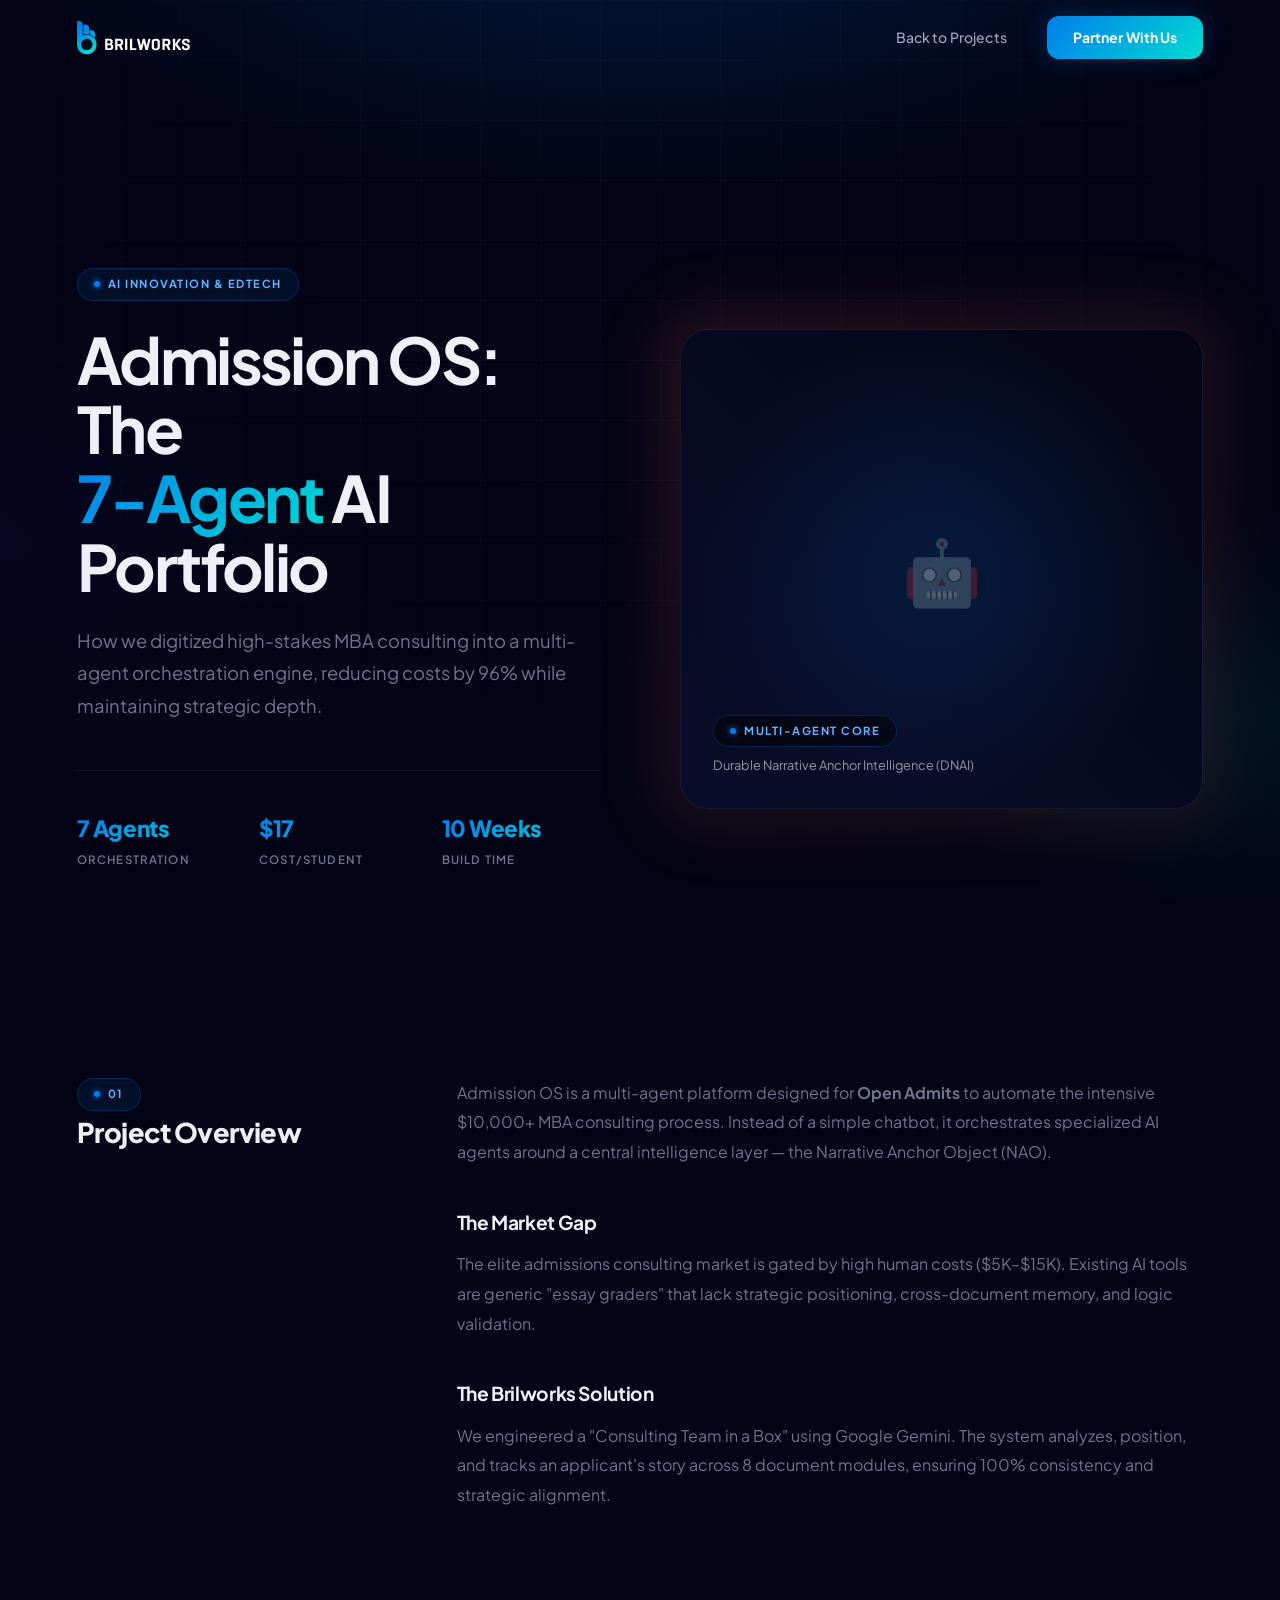
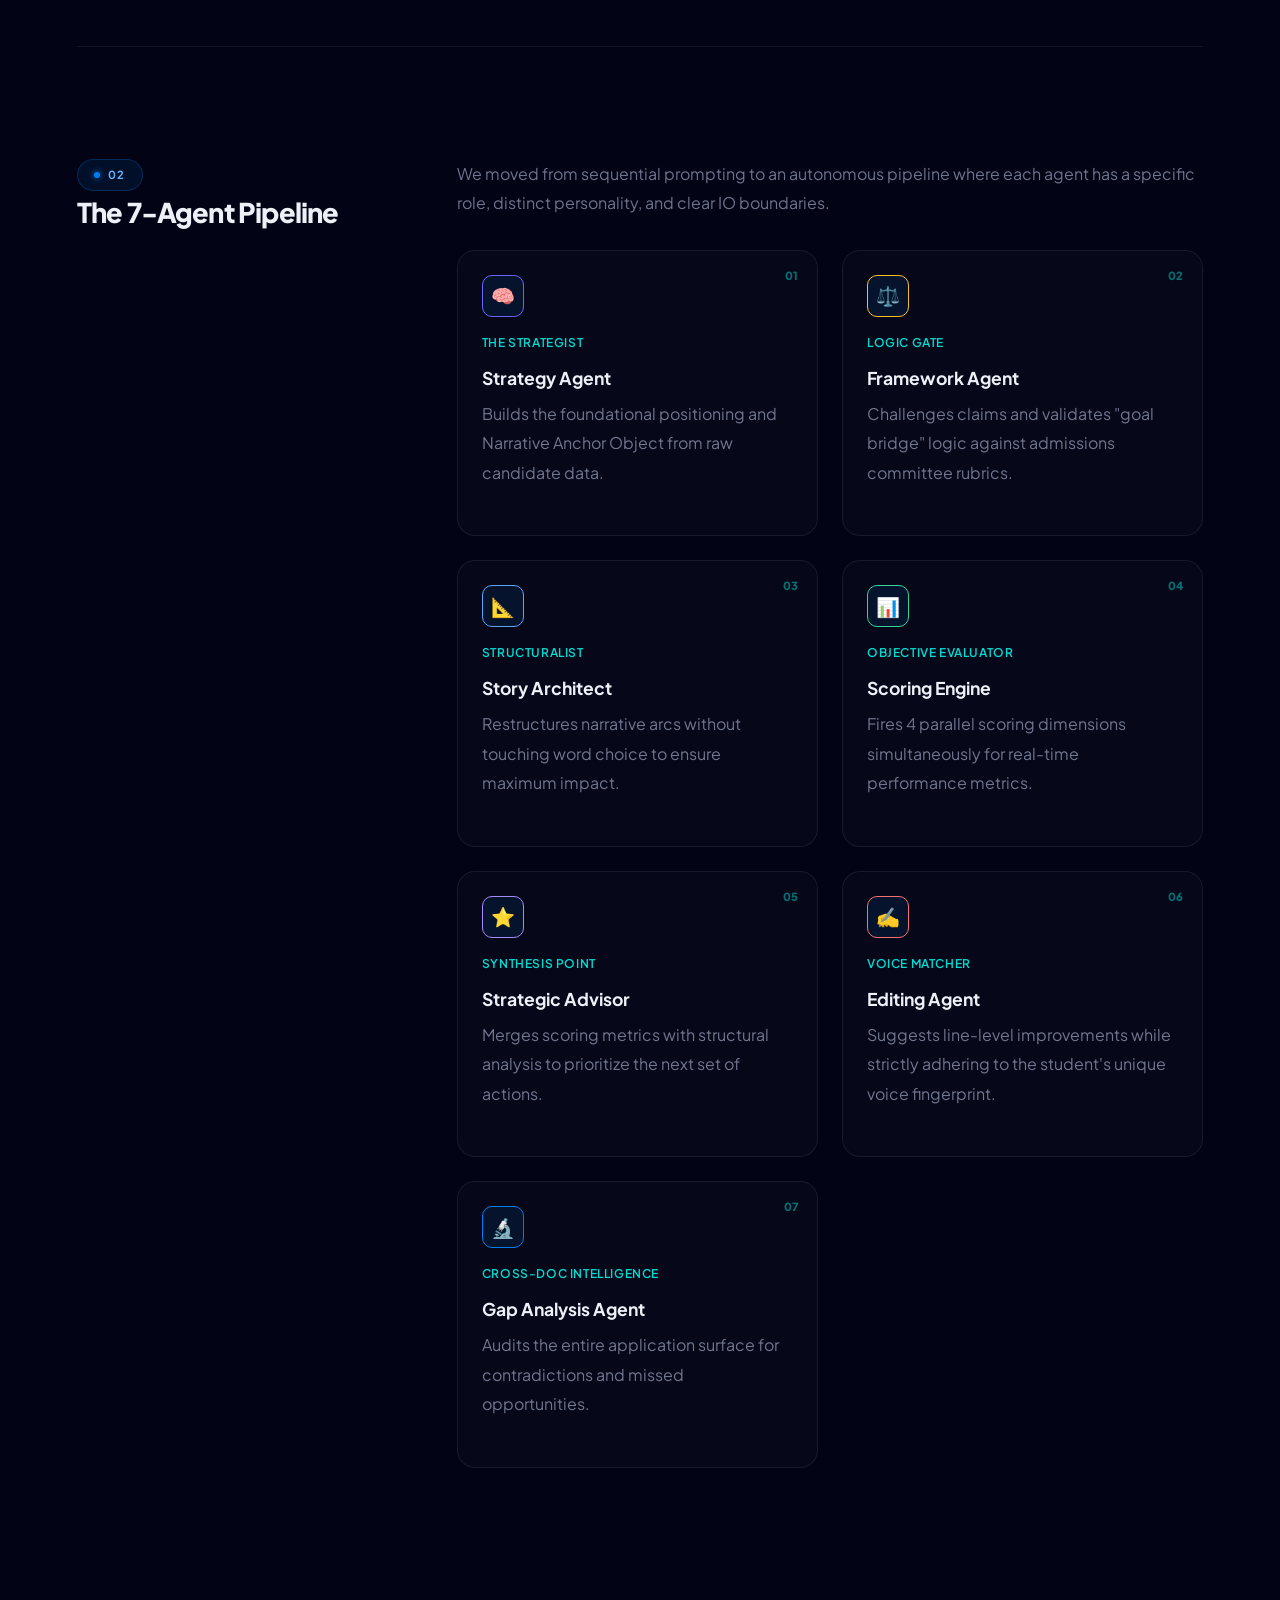
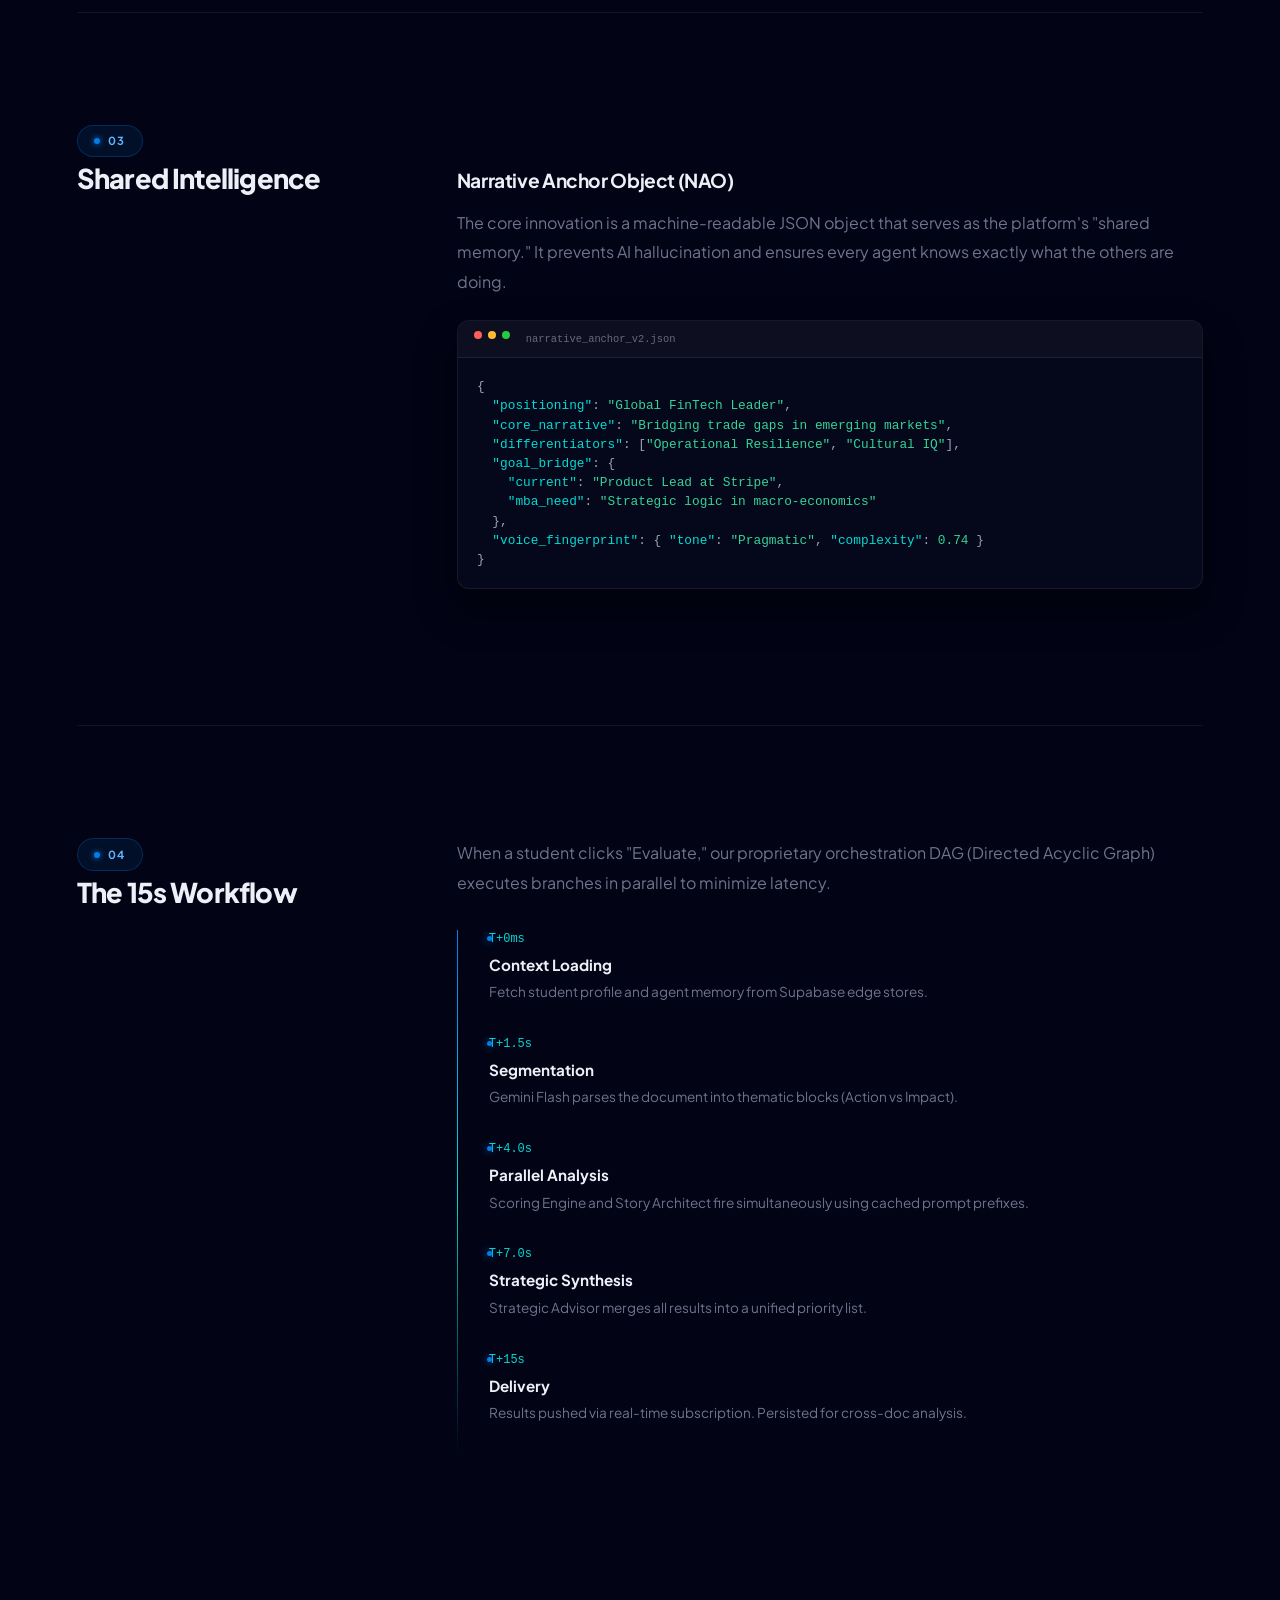
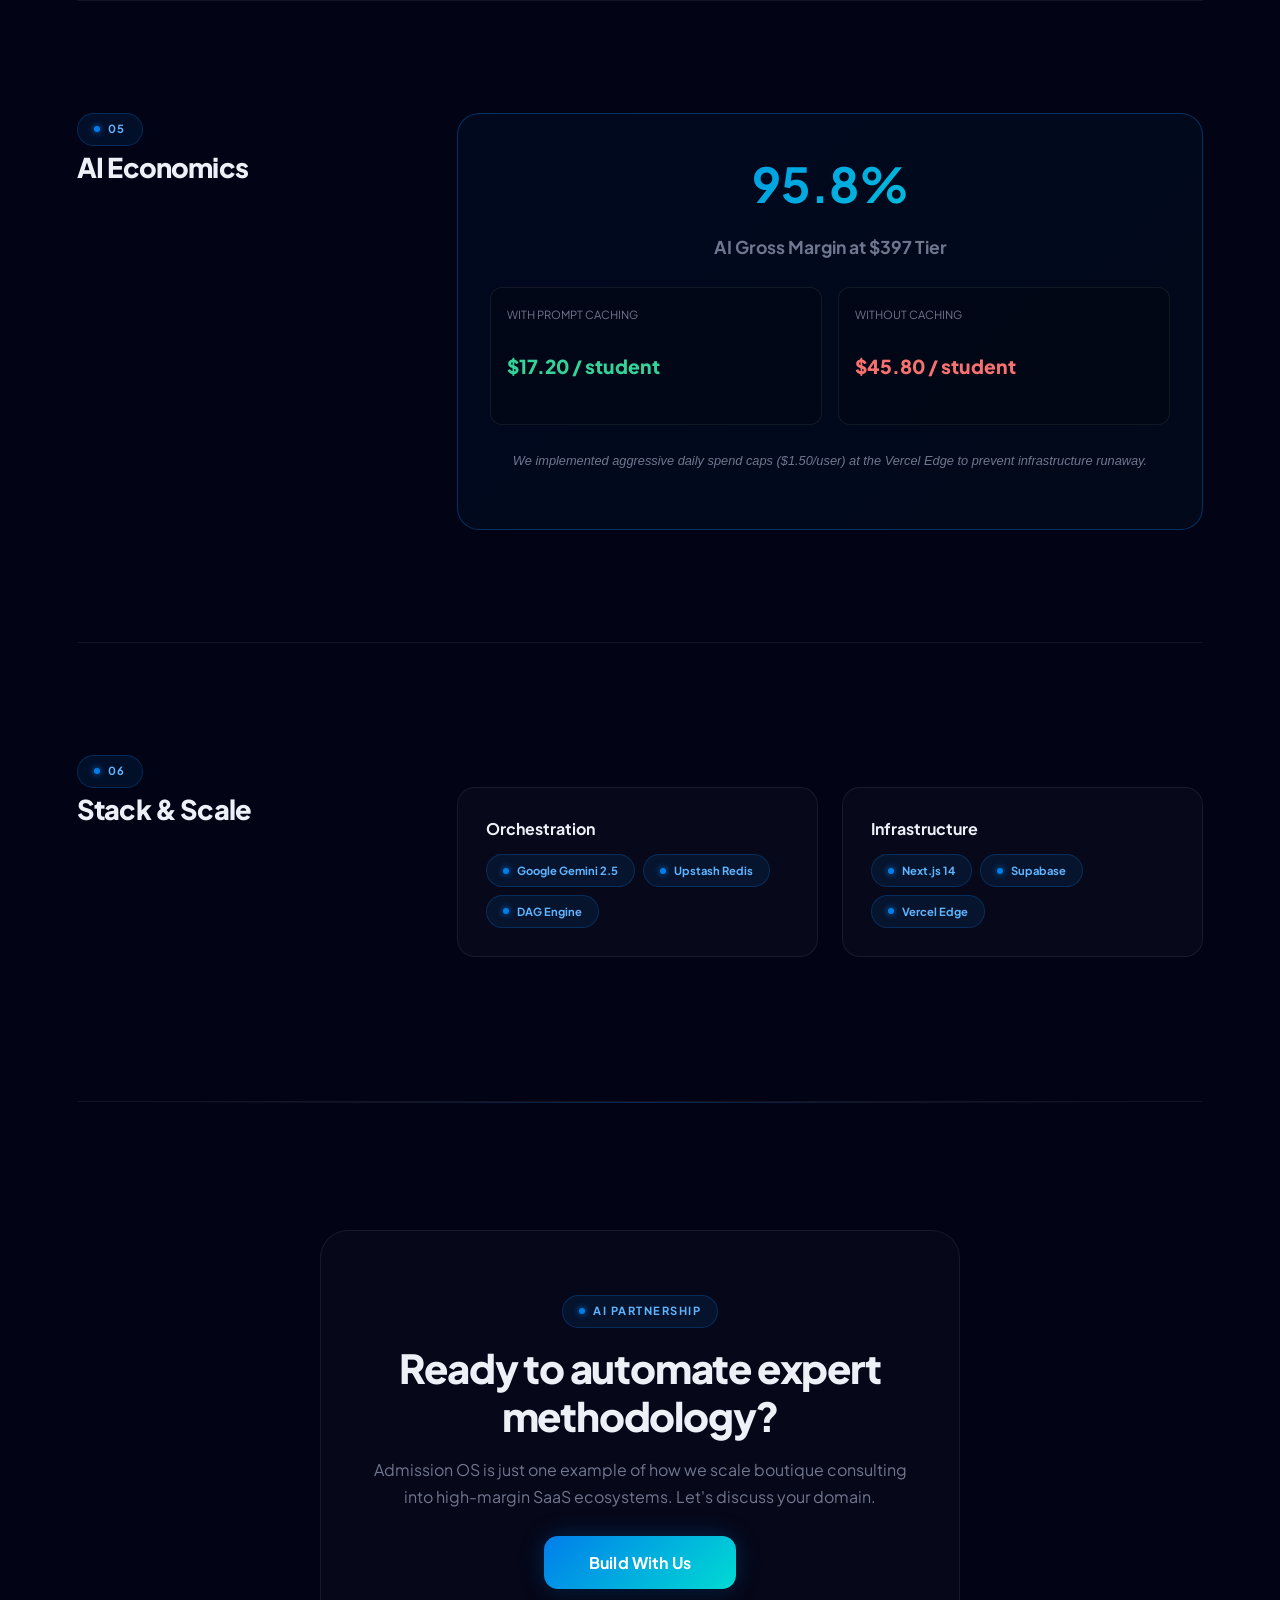
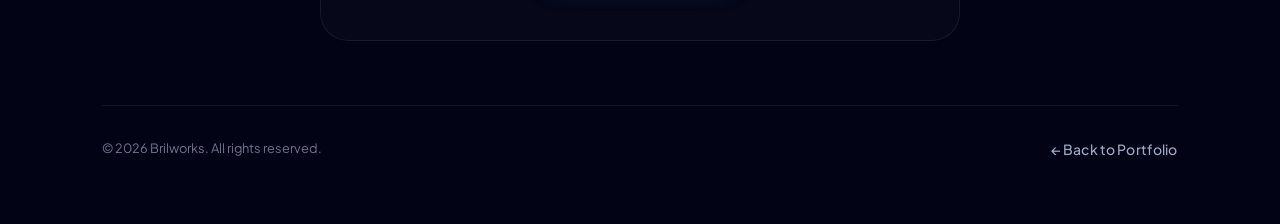
==== commit 2c89413f: "design: redesign Admission OS case study for premium theme and better insights" ====
--- a/admission-os.html
+++ b/admission-os.html
@@ -1,479 +1,466 @@
 <!DOCTYPE html>
 <html lang="en">
 <head>
-<meta charset="UTF-8">
-<meta name="viewport" content="width=device-width, initial-scale=1.0">
-<title>Case Study: Admission OS — AI Agent-Orchestrated MBA Application Platform | Brilworks</title>
-<meta name="description" content="How Brilworks built a 7-agent AI platform that replaces $10,000 MBA admissions consultants with a $397 self-serve system — powered by Google Gemini, Next.js 14, and Supabase.">
-<link rel="preconnect" href="https://fonts.googleapis.com">
-<link href="https://fonts.googleapis.com/css2?family=Instrument+Serif:ital@0;1&family=DM+Sans:opsz,wght@9..40,300;9..40,400;9..40,500;9..40,600&family=DM+Mono:wght@400&display=swap" rel="stylesheet">
-<style>
-*{margin:0;padding:0;box-sizing:border-box}
-:root{
---bg:#0A0D14;--bg2:#12161F;--bg3:#1A1F2B;--surface:#222838;
---text:#E8ECF4;--text2:#9BA3B5;--text3:#5E6678;
---accent:#6C63FF;--accent2:#A78BFA;--accent-dim:rgba(108,99,255,0.08);
---green:#34D399;--green-dim:rgba(52,211,153,0.08);
---amber:#FBBF24;--amber-dim:rgba(251,191,36,0.08);
---coral:#F87171;--coral-dim:rgba(248,113,113,0.08);
---blue:#60A5FA;--blue-dim:rgba(96,165,250,0.08);
---serif:'Instrument Serif',Georgia,serif;
---sans:'DM Sans',system-ui,sans-serif;
---mono:'DM Mono',monospace;
---max:820px;
-}
-html{scroll-behavior:smooth}
-body{background:var(--bg);color:var(--text);font-family:var(--sans);font-size:17px;line-height:1.8;-webkit-font-smoothing:antialiased}
-
-.container{max-width:var(--max);margin:0 auto;padding:0 24px}
-@media(max-width:600px){.container{padding:0 16px}}
-
-/* Hero */
-.hero{padding:120px 0 80px;position:relative;overflow:hidden}
-.hero::before{content:'';position:absolute;top:-200px;right:-200px;width:600px;height:600px;background:radial-gradient(circle,rgba(108,99,255,0.06) 0%,transparent 70%);pointer-events:none}
-.hero-label{font-size:13px;font-weight:500;letter-spacing:0.12em;text-transform:uppercase;color:var(--accent);margin:0 0 24px;display:flex;align-items:center;gap:10px}
-.hero-label::before{content:'';width:32px;height:1px;background:var(--accent)}
-.hero h1{font-family:var(--serif);font-size:clamp(36px,6vw,64px);font-weight:400;line-height:1.1;margin:0 0 24px;color:var(--text);letter-spacing:-0.02em}
-.hero h1 em{font-style:italic;color:var(--accent2)}
-.hero-sub{font-size:19px;color:var(--text2);line-height:1.7;max-width:600px;margin:0 0 48px}
-
-/* Stats strip */
-.stats{display:grid;grid-template-columns:repeat(4,1fr);gap:1px;background:var(--bg3);border-radius:16px;overflow:hidden;margin:0 0 80px}
-@media(max-width:600px){.stats{grid-template-columns:1fr 1fr}}
-.stat{padding:28px 24px;background:var(--bg2)}
-.stat-val{font-size:28px;font-weight:600;letter-spacing:-0.02em;margin:0 0 4px}
-.stat-label{font-size:13px;color:var(--text3);line-height:1.4}
-
-/* Sections */
-.section{padding:80px 0;border-top:1px solid var(--bg3)}
-.section-label{font-size:12px;font-weight:500;letter-spacing:0.12em;text-transform:uppercase;color:var(--text3);margin:0 0 16px}
-.section h2{font-family:var(--serif);font-size:clamp(28px,4vw,40px);font-weight:400;line-height:1.2;margin:0 0 24px;letter-spacing:-0.01em}
-.section h2 em{font-style:italic;color:var(--accent2)}
-
-.prose{color:var(--text2);margin:0 0 32px}
-.prose p{margin:0 0 20px}
-.prose strong{color:var(--text);font-weight:500}
-
-/* Cards */
-.card-grid{display:grid;grid-template-columns:1fr 1fr;gap:16px;margin:0 0 32px}
-@media(max-width:600px){.card-grid{grid-template-columns:1fr}}
-.card{background:var(--bg2);border:1px solid var(--bg3);border-radius:14px;padding:24px 28px}
-.card-icon{width:40px;height:40px;border-radius:10px;display:flex;align-items:center;justify-content:center;font-size:18px;font-weight:600;margin:0 0 16px}
-.card h3{font-size:17px;font-weight:500;margin:0 0 8px}
-.card p{font-size:14px;color:var(--text2);line-height:1.6}
-
-/* Problem cards */
-.problem-card{border-left:3px solid var(--coral);padding-left:20px;margin:0 0 24px}
-.problem-card h4{font-size:15px;font-weight:500;color:var(--coral);margin:0 0 4px}
-.problem-card p{font-size:14px;color:var(--text2);line-height:1.6}
-
-/* Agent pipeline */
-.pipeline{position:relative;padding:0 0 0 48px;margin:0 0 40px}
-.pipeline::before{content:'';position:absolute;left:19px;top:0;bottom:0;width:1px;background:linear-gradient(to bottom,var(--accent),var(--green),var(--blue),var(--amber),var(--coral))}
-.agent-step{position:relative;padding:0 0 40px}
-.agent-step:last-child{padding-bottom:0}
-.agent-dot{position:absolute;left:-48px;top:2px;width:38px;height:38px;border-radius:10px;display:flex;align-items:center;justify-content:center;font-size:14px;font-weight:600;color:#fff;z-index:1}
-.agent-step h3{font-size:18px;font-weight:500;margin:0 0 6px}
-.agent-role{font-size:13px;color:var(--text3);margin:0 0 10px;display:flex;align-items:center;gap:8px}
-.agent-role .gate{font-size:11px;font-weight:600;padding:2px 8px;border-radius:6px;background:var(--amber-dim);color:var(--amber)}
-.agent-desc{font-size:14px;color:var(--text2);line-height:1.7;margin:0 0 12px}
-.agent-io{display:grid;grid-template-columns:1fr 1fr;gap:10px}
-@media(max-width:600px){.agent-io{grid-template-columns:1fr}}
-.agent-io div{font-size:12px;padding:10px 14px;border-radius:8px;line-height:1.5}
-.io-in{background:var(--accent-dim);color:var(--accent2)}
-.io-out{background:var(--green-dim);color:var(--green)}
-.io-label{font-weight:500;display:block;margin:0 0 4px}
-
-/* Tech stack */
-.tech-grid{display:grid;grid-template-columns:repeat(3,1fr);gap:12px;margin:0 0 32px}
-@media(max-width:600px){.tech-grid{grid-template-columns:1fr 1fr}}
-.tech-item{background:var(--bg2);border:1px solid var(--bg3);border-radius:10px;padding:16px 18px}
-.tech-item h4{font-size:14px;font-weight:500;margin:0 0 4px}
-.tech-item p{font-size:12px;color:var(--text3);line-height:1.4}
-
-/* Flow diagram */
-.flow{display:flex;flex-direction:column;gap:4px;margin:0 0 32px}
-.flow-step{display:flex;align-items:stretch;gap:12px;min-height:48px}
-.flow-time{min-width:64px;font-size:12px;font-family:var(--mono);color:var(--text3);padding:14px 0;text-align:right;flex-shrink:0}
-.flow-line{width:2px;background:var(--bg3);flex-shrink:0;position:relative}
-.flow-line::after{content:'';position:absolute;top:16px;left:-4px;width:10px;height:10px;border-radius:50%;background:var(--accent);border:2px solid var(--bg)}
-.flow-content{flex:1;background:var(--bg2);border:1px solid var(--bg3);border-radius:10px;padding:12px 16px}
-.flow-content h4{font-size:14px;font-weight:500;margin:0 0 2px}
-.flow-content p{font-size:12px;color:var(--text2);line-height:1.5}
-.flow-step.parallel .flow-line::after{background:var(--green)}
-.flow-step.gate .flow-line::after{background:var(--amber)}
-.flow-step.merge .flow-line::after{background:var(--blue)}
-
-/* Metrics */
-.metric-grid{display:grid;grid-template-columns:repeat(3,1fr);gap:12px;margin:0 0 32px}
-@media(max-width:600px){.metric-grid{grid-template-columns:1fr}}
-.metric{background:var(--bg2);border-radius:12px;padding:20px;text-align:center}
-.metric-val{font-size:32px;font-weight:600;letter-spacing:-0.02em}
-.metric-label{font-size:12px;color:var(--text3);margin:4px 0 0}
-
-/* Callout */
-.callout{background:var(--accent-dim);border-left:3px solid var(--accent);border-radius:0 10px 10px 0;padding:20px 24px;margin:0 0 32px}
-.callout p{font-size:15px;color:var(--accent2);line-height:1.6}
-.callout strong{color:var(--text)}
-
-/* Results */
-.result-card{background:var(--bg2);border:1px solid var(--bg3);border-radius:14px;padding:24px;margin:0 0 16px;display:flex;gap:20px;align-items:flex-start}
-@media(max-width:600px){.result-card{flex-direction:column}}
-.result-num{font-size:36px;font-weight:600;flex-shrink:0;min-width:80px}
-.result-body h4{font-size:16px;font-weight:500;margin:0 0 4px}
-.result-body p{font-size:14px;color:var(--text2);line-height:1.6}
-
-/* CTA */
-.cta{text-align:center;padding:80px 0;border-top:1px solid var(--bg3)}
-.cta h2{font-family:var(--serif);font-size:clamp(28px,4vw,40px);font-weight:400;margin:0 0 16px}
-.cta p{font-size:17px;color:var(--text2);margin:0 0 32px}
-.cta-btn{display:inline-flex;align-items:center;gap:8px;padding:14px 32px;background:var(--accent);color:#fff;font-size:16px;font-weight:500;border-radius:10px;text-decoration:none;transition:transform 0.2s,opacity 0.2s}
-.cta-btn:hover{transform:translateY(-2px);opacity:0.9}
-
-/* Footer */
-footer{padding:40px 0;border-top:1px solid var(--bg3);text-align:center;font-size:13px;color:var(--text3)}
-
-/* Animations */
-.reveal{opacity:0;transform:translateY(24px);transition:opacity 0.7s ease,transform 0.7s ease}
-.reveal.visible{opacity:1;transform:translateY(0)}
-
-/* Table of contents */
-.toc{background:var(--bg2);border:1px solid var(--bg3);border-radius:14px;padding:28px;margin:0 0 40px}
-.toc h3{font-size:14px;font-weight:500;color:var(--text3);text-transform:uppercase;letter-spacing:0.08em;margin:0 0 16px}
-.toc ol{list-style:none;counter-reset:toc;padding:0}
-.toc li{counter-increment:toc;margin:0 0 8px}
-.toc li a{font-size:15px;color:var(--text2);text-decoration:none;display:flex;align-items:center;gap:10px;transition:color 0.2s}
-.toc li a:hover{color:var(--accent2)}
-.toc li a::before{content:counter(toc,decimal-leading-zero);font-family:var(--mono);font-size:12px;color:var(--text3);min-width:24px}
-</style>
+    <meta charset="UTF-8">
+    <meta name="viewport" content="width=device-width, initial-scale=1.0">
+    <title>Admission OS Case Study | Brilworks Portfolio</title>
+    <link rel="stylesheet" href="css/style.css">
+    <style>
+        /* Custom tweaks for Admission OS unique features */
+        .agent-pipeline {
+            display: grid;
+            grid-template-columns: repeat(auto-fit, minmax(280px, 1fr));
+            gap: 1.5rem;
+            margin: 2rem 0;
+        }
+        .agent-card {
+            background: rgba(255,255,255,0.02);
+            border: 1px solid var(--border);
+            border-radius: 18px;
+            padding: 1.5rem;
+            position: relative;
+            transition: all var(--transition);
+        }
+        .agent-card:hover {
+            background: var(--bg-card-hover);
+            border-color: var(--accent);
+            transform: translateY(-5px);
+        }
+        .agent-id {
+            position: absolute;
+            top: 1rem;
+            right: 1.2rem;
+            font-size: 0.7rem;
+            font-weight: 800;
+            color: var(--accent-alt);
+            opacity: 0.5;
+        }
+        .agent-icon {
+            width: 42px;
+            height: 42px;
+            border-radius: 10px;
+            display: flex;
+            align-items: center;
+            justify-content: center;
+            font-size: 1.2rem;
+            margin-bottom: 1rem;
+            background: rgba(1, 126, 235, 0.1);
+            border: 1px solid rgba(1, 126, 235, 0.2);
+        }
+        .agent-card h5 {
+            font-size: 1.1rem;
+            margin-bottom: 0.4rem;
+            color: var(--text-main);
+        }
+        .agent-role {
+            font-size: 0.75rem;
+            font-weight: 600;
+            color: var(--accent-alt);
+            margin-bottom: 0.75rem;
+            text-transform: uppercase;
+            letter-spacing: 0.05em;
+        }
+        .agent-desc {
+            font-size: 0.85rem;
+            color: var(--text-dim);
+            line-height: 1.6;
+        }
+        
+        /* Execution Flow Vertical Timeline */
+        .timeline-container {
+            position: relative;
+            padding-left: 2rem;
+            margin: 2rem 0;
+        }
+        .timeline-container::before {
+            content: '';
+            position: absolute;
+            left: 0;
+            top: 0;
+            bottom: 0;
+            width: 1px;
+            background: linear-gradient(to bottom, var(--accent), var(--accent-alt), transparent);
+        }
+        .timeline-item {
+            position: relative;
+            padding-bottom: 2rem;
+        }
+        .timeline-item::after {
+            content: '';
+            position: absolute;
+            left: -2px;
+            top: 6px;
+            width: 5px;
+            height: 5px;
+            border-radius: 50%;
+            background: var(--accent);
+            box-shadow: 0 0 8px var(--accent);
+        }
+        .timeline-time {
+            font-family: monospace;
+            font-size: 0.75rem;
+            color: var(--accent-alt);
+            margin-bottom: 0.25rem;
+        }
+        .timeline-title {
+            font-weight: 700;
+            font-size: 0.95rem;
+            margin-bottom: 0.25rem;
+        }
+        .timeline-desc {
+            font-size: 0.85rem;
+            color: var(--text-dim);
+        }
+
+        /* NAO Code Block Window */
+        .code-window {
+            background: #05071a;
+            border: 1px solid var(--border);
+            border-radius: 12px;
+            overflow: hidden;
+            margin: 1.5rem 0;
+            font-family: 'JetBrains Mono', 'Fira Code', monospace;
+            box-shadow: 0 20px 40px rgba(0,0,0,0.4);
+        }
+        .code-header {
+            background: rgba(255,255,255,0.03);
+            padding: 0.6rem 1rem;
+            border-bottom: 1px solid var(--border);
+            display: flex;
+            gap: 6px;
+        }
+        .code-dot { width: 8px; height: 8px; border-radius: 50%; }
+        .code-content {
+            padding: 1.2rem;
+            font-size: 0.8rem;
+            line-height: 1.5;
+            color: #9BA3B5;
+            overflow-x: auto;
+        }
+        .code-key { color: var(--accent-alt); }
+        .code-val { color: #34D399; }
+        
+        .economics-card {
+            background: linear-gradient(135deg, rgba(1, 126, 235, 0.05), rgba(0, 219, 211, 0.03));
+            border: 1px solid var(--border-hover);
+            border-radius: 22px;
+            padding: 2rem;
+            text-align: center;
+        }
+        
+        .full-width-image-placeholder {
+            width: 100%;
+            height: 400px;
+            background: linear-gradient(45deg, #0a0d2a 0%, #030514 100%);
+            border-radius: 28px;
+            display: flex;
+            align-items: center;
+            justify-content: center;
+            position: relative;
+            overflow: hidden;
+            margin: 2rem 0;
+            border: 1px solid var(--border);
+        }
+        .full-width-image-placeholder::before {
+            content: '';
+            position: absolute;
+            inset: 0;
+            background: radial-gradient(circle at center, rgba(1, 126, 235, 0.15) 0%, transparent 70%);
+        }
+        .placeholder-icon {
+            font-size: 4rem;
+            opacity: 0.3;
+            z-index: 1;
+        }
+    </style>
 </head>
 <body>
-
-<div class="container">
-
-<!-- HERO -->
-<header class="hero reveal">
-<div class="hero-label">Case Study</div>
-<h1>Admission OS — the <em>7-agent AI platform</em> replacing $10,000 MBA consultants</h1>
-<p class="hero-sub">How Brilworks built a multi-agent orchestration engine that coaches MBA applicants through the full application lifecycle — from strategic positioning to cross-document gap analysis — at 1/25th the cost of human consulting.</p>
-</header>
-
-<!-- STATS -->
-<div class="stats reveal">
-<div class="stat"><div class="stat-val" style="color:var(--accent)">7</div><div class="stat-label">Specialized AI agents orchestrated around one shared intelligence layer</div></div>
-<div class="stat"><div class="stat-val" style="color:var(--green)">8</div><div class="stat-label">Document modules covering the full admissions surface</div></div>
-<div class="stat"><div class="stat-val" style="color:var(--amber)">$17</div><div class="stat-label">Blended per-student AI cost with prompt caching (96% margin)</div></div>
-<div class="stat"><div class="stat-val" style="color:var(--blue)">10 wk</div><div class="stat-label">MVP build timeline from kickoff to beta launch</div></div>
-</div>
-
-<!-- TOC -->
-<nav class="toc reveal">
-<h3>In this case study</h3>
-<ol>
-<li><a href="#overview">Project overview</a></li>
-<li><a href="#problem">The problem</a></li>
-<li><a href="#solution">The solution — Admission OS</a></li>
-<li><a href="#agents">The 7-agent pipeline</a></li>
-<li><a href="#execution">How an evaluation runs (step by step)</a></li>
-<li><a href="#nao">The Narrative Anchor Object</a></li>
-<li><a href="#stack">Technology stack</a></li>
-<li><a href="#economics">AI economics</a></li>
-<li><a href="#ui">UI/UX design approach</a></li>
-<li><a href="#results">Results and outcomes</a></li>
-</ol>
-</nav>
-
-<!-- 1. OVERVIEW -->
-<section class="section reveal" id="overview">
-<div class="section-label">01 — Overview</div>
-<h2>What we built</h2>
-<div class="prose">
-<p>Admission OS is a multi-agent AI platform that coaches MBA and Masters applicants through the full application lifecycle. Instead of a single chatbot, the platform orchestrates <strong>seven specialized AI agents</strong> around a central intelligence layer called the <strong>Narrative Anchor Object (NAO)</strong> — a durable, machine-readable representation of the applicant's story, values, and evidence base.</p>
-<p>Eight document modules cover the full admissions surface: essays, resume, recommendation letters, transcripts, scholarship applications, short-answer responses, interview prep, and cross-school comparison. Every module reads from and writes to the NAO, so claims, numbers, and stories stay consistent across all artifacts.</p>
-<p>The platform was designed for <strong>Open Admits</strong>, a boutique admissions consulting firm with 130+ admits to top schools (HBS, Wharton, Stanford, Kellogg, Columbia, MIT Sloan, INSEAD, LBS) and over $7M in scholarships secured. Admission OS replicates the firm's narrative-first methodology as a scalable, self-serve software product.</p>
-</div>
-
-<div class="card-grid">
-<div class="card"><div class="card-icon" style="background:var(--accent-dim);color:var(--accent)">B2C</div><h3>Direct to applicants</h3><p>$197–$397 one-time purchase replaces $5,000–$10,000 human consulting. Self-serve platform with optional consultant sessions.</p></div>
-<div class="card"><div class="card-icon" style="background:var(--green-dim);color:var(--green)">B2B</div><h3>White-label for firms</h3><p>Consulting firms use Admission OS as their AI backend — students self-serve the first 80%, consultants handle the final 20% with full AI context.</p></div>
-</div>
-</section>
-
-<!-- 2. PROBLEM -->
-<section class="section reveal" id="problem">
-<div class="section-label">02 — The problem</div>
-<h2>Why the market <em>needed</em> this</h2>
-<div class="prose">
-<p>The MBA admissions consulting industry is a $500M+ market with a fundamental scaling problem. The best consultants charge $5,000–$15,000 per student and handle 20–40 clients per year. The demand is global — particularly from India, China, and the Middle East — but the supply of expert consultants is fixed.</p>
-</div>
-
-<div class="problem-card">
-<h4>For applicants</h4>
-<p>Top consultants cost $5K–$15K for 3 schools. Self-serve platforms ($349) offer static content with no strategic intelligence. AI tools ($20–40/mo) score essays but don't build positioning, challenge logic, or analyse cross-document consistency. Generic AI (ChatGPT) produces output that any admissions officer can spot.</p>
-</div>
-<div class="problem-card">
-<h4>For consulting firms</h4>
-<p>Consultants spend 40–50% of their time on first-draft review and basic feedback — work AI can do. Each consultant manages 20–40 students/year, creating a hard revenue ceiling. Scaling means hiring more consultants, which is expensive and slow.</p>
-</div>
-<div class="problem-card">
-<h4>For Open Admits specifically</h4>
-<p>Sridhar Yendamuri (founder) personally coaches each student through positioning, essay strategy, document review, and interview prep. His methodology has produced 130+ admits to top schools. But his time is the bottleneck. He needed to encode his consulting process into software — without losing the strategic depth that differentiates Open Admits from competitors.</p>
-</div>
-
-<div class="callout">
-<p><strong>The core insight:</strong> Existing AI tools grade your essay. They don't build your positioning, challenge your goal logic, restructure your narrative arc, match your voice, or analyse your entire application for contradictions. The gap between "essay grader" and "admissions consultant" is the gap Admission OS fills.</p>
-</div>
-</section>
-
-<!-- 3. SOLUTION -->
-<section class="section reveal" id="solution">
-<div class="section-label">03 — The solution</div>
-<h2>A <em>consulting team</em> that runs in 15 seconds</h2>
-<div class="prose">
-<p>Admission OS replaces the linear "submit → score → rewrite" pattern used by every AI tool on the market with a <strong>multi-agent consulting workflow</strong>:</p>
-</div>
-
-<div class="card-grid">
-<div class="card"><div class="card-icon" style="background:var(--coral-dim);color:var(--coral)">Old</div><h3>Before: prompt-based scoring</h3><p>Student submits essay → AI scores on rubric → AI suggests rewrites → student edits → repeat. No strategy, no memory, no cross-document awareness.</p></div>
-<div class="card" style="border-color:var(--green)"><div class="card-icon" style="background:var(--green-dim);color:var(--green)">New</div><h3>After: agent-orchestrated consulting</h3><p>Student enters → Strategy Agent builds positioning → Framework Agent validates logic → Story Architect restructures → Strategic Advisor prioritises → Editing Agent elevates → Gap Agent advises across the full application.</p></div>
-</div>
-
-<div class="prose">
-<p>The system operates in <strong>two layers</strong>:</p>
-<p><strong>Layer 1 — Scoring (objective evaluation):</strong> Rubric-based dimension scores (leadership, impact, specificity, school fit). Deterministic and repeatable. Same input always produces the same scores.</p>
-<p><strong>Layer 2 — Agents (strategic intelligence):</strong> Each agent has a distinct role, structured JSON input/output, memory of prior interactions, and the ability to issue decision gate warnings. Agents don't just evaluate — they challenge, restructure, and advise.</p>
-</div>
-</section>
-
-<!-- 4. AGENTS -->
-<section class="section reveal" id="agents">
-<div class="section-label">04 — The 7-agent pipeline</div>
-<h2>Each agent has a <em>distinct role</em></h2>
-<div class="prose">
-<p>Every agent receives the Narrative Anchor Object as context, produces structured JSON output, and passes that output to the next agent in the chain. Agents run on Google Gemini 2.5 — Flash for real-time foreground calls, Pro for deeper on-demand analysis.</p>
-</div>
-
-<div class="pipeline">
-<div class="agent-step">
-<div class="agent-dot" style="background:var(--accent)">S</div>
-<h3>Strategy Agent</h3>
-<div class="agent-role">Builds positioning before any writing begins</div>
-<div class="agent-desc">Reads the student's 30-question consultation form and builds the Narrative Anchor Object — the foundational intelligence document that every downstream agent consumes. Identifies the student's unique differentiators, maps stories to essay archetypes, validates the goal bridge logic, and produces per-school fit arguments with specific professors, clubs, and courses to reference.</div>
-<div class="agent-io">
-<div class="io-in"><span class="io-label">Receives</span>30 consultation answers, target schools, story inventory, test scores</div>
-<div class="io-out"><span class="io-label">Produces</span>NAO: positioning statement, narrative thread, differentiators, school fit mapping, goal bridge, story-to-essay allocation</div>
-</div>
-</div>
-
-<div class="agent-step">
-<div class="agent-dot" style="background:var(--amber)">F</div>
-<h3>Framework Agent</h3>
-<div class="agent-role">Validates logic — the tough consultant <span class="gate">Soft gate</span></div>
-<div class="agent-desc">Challenges every claim in the student's essay against their NAO positioning. Tests goal bridge logic ("Why consulting? Why not just get promoted?"), school fit specificity ("Could this paragraph appear in 5 other applications?"), and reflection depth ("Is this insight specific to your story, or could any applicant write it?"). Communicates admissions frameworks to teach the student how to think like an admissions committee.</div>
-<div class="agent-io">
-<div class="io-in"><span class="io-label">Receives</span>NAO + essay text + scoring results + school config</div>
-<div class="io-out"><span class="io-label">Produces</span>Challenges (severity-rated) + logic score + frameworks referenced + pass/warn verdict</div>
-</div>
-</div>
-
-<div class="agent-step">
-<div class="agent-dot" style="background:var(--blue)">A</div>
-<h3>Story Architect</h3>
-<div class="agent-role">Restructures narrative — does not rewrite <span class="gate">Soft gate</span></div>
-<div class="agent-desc">Analyses the essay's architecture: the 4-layer balance (Context / Conflict / Action / Impact), the narrative arc (chronological vs impact-first vs tension-first), and story fitness (is this the right story from the bank for this essay type?). Forces restructuring before any line-level editing happens. If the strongest moment is buried in paragraph 3, the Story Architect says "move it to the opening."</div>
-<div class="agent-io">
-<div class="io-in"><span class="io-label">Receives</span>NAO + segmented essay + story bank + Framework output</div>
-<div class="io-out"><span class="io-label">Produces</span>Layer balance analysis, arc recommendation, restructuring directives, story fitness check</div>
-</div>
-</div>
-
-<div class="agent-step">
-<div class="agent-dot" style="background:var(--green)">$</div>
-<h3>Scoring Engine</h3>
-<div class="agent-role">4-dimension parallel scoring — runs alongside Story Architect</div>
-<div class="agent-desc">Fires four scoring dimensions simultaneously via parallel execution: leadership signals, impact quantification, specificity and voice authenticity, and school fit. All four dimensions share a single cached instruction prefix (14,000 tokens) to minimise cost — each dimension appends only a short differentiator. Produces the numeric scores that appear on the student's results screen.</div>
-<div class="agent-io">
-<div class="io-in"><span class="io-label">Receives</span>NAO + segmented essay + school rubric weights</div>
-<div class="io-out"><span class="io-label">Produces</span>Per-dimension scores (0–10) + inline feedback + total /100</div>
-</div>
-</div>
-
-<div class="agent-step">
-<div class="agent-dot" style="background:linear-gradient(135deg,var(--accent),var(--green))">★</div>
-<h3>Strategic Advisor</h3>
-<div class="agent-role">The merge point — synthesises scoring + structure</div>
-<div class="agent-desc">Receives both the Scoring Engine's dimension scores AND the Story Architect's structural analysis. Synthesises into: the top 3 priorities for this draft, 2 competitive risks ("this essay sounds like 500 other applicants from India in fintech"), and a rewrite blueprint that tells the Editing Agent exactly which sections to focus on and what approach to take.</div>
-<div class="agent-io">
-<div class="io-in"><span class="io-label">Receives</span>Scoring Engine output + Story Architect output + NAO</div>
-<div class="io-out"><span class="io-label">Produces</span>Top 3 priorities, 2 competitive risks, rewrite blueprint</div>
-</div>
-</div>
-
-<div class="agent-step">
-<div class="agent-dot" style="background:var(--green)">E</div>
-<h3>Editing Agent</h3>
-<div class="agent-role">The only agent that touches the actual words</div>
-<div class="agent-desc">Follows the Strategic Advisor's rewrite blueprint to generate line-level improvements for the 2–3 weakest sections. Every rewrite matches the student's voice fingerprint — if the student writes in short, declarative sentences with concrete imagery, the rewrites sound like them, not like a consultant. Always provides 2 options: Option A (identity/reflection focus) and Option B (impact/evidence focus). Never invents facts.</div>
-<div class="agent-io">
-<div class="io-in"><span class="io-label">Receives</span>NAO + voice fingerprint + Advisor's blueprint + essay text</div>
-<div class="io-out"><span class="io-label">Produces</span>Per-section rewrites (original + Option A + Option B + reasoning)</div>
-</div>
-</div>
-
-<div class="agent-step">
-<div class="agent-dot" style="background:var(--coral)">G</div>
-<h3>Gap Analysis Agent</h3>
-<div class="agent-role">The senior advisor — sees the entire application</div>
-<div class="agent-desc">Activated after 2+ documents are complete. Reads the entire application — every essay, the resume, rec letter briefing, transcripts, all agent decisions, all scores — and identifies gaps, contradictions, and missed opportunities. "Your essay says 'led a team of 8' but your consultation form says 'cross-functional coordination' — which is it?" Produces prioritised next actions and an application health score.</div>
-<div class="agent-io">
-<div class="io-in"><span class="io-label">Receives</span>NAO + all documents + all evaluations + story bank + school targets</div>
-<div class="io-out"><span class="io-label">Produces</span>Health score, gaps, contradictions, cross-school insights, prioritised next actions</div>
-</div>
-</div>
-</div>
-</section>
-
-<!-- 5. EXECUTION FLOW -->
-<section class="section reveal" id="execution">
-<div class="section-label">05 — Execution flow</div>
-<h2>What happens when a student clicks <em>"Evaluate"</em></h2>
-<div class="prose">
-<p>The orchestration engine is a directed acyclic graph (DAG) with parallel branches and merge points. Steps 3a and 3b run simultaneously. Steps 6a and 6b run simultaneously. The Strategic Advisor (step 5) is the merge point where both analysis branches converge.</p>
-</div>
-
-<div class="flow">
-<div class="flow-step"><div class="flow-time">0ms</div><div class="flow-line"></div><div class="flow-content"><h4>Load context</h4><p>Fetch student profile, current NAO, and all agent memories from Supabase. No AI call.</p></div></div>
-<div class="flow-step"><div class="flow-time">~1.5s</div><div class="flow-line"></div><div class="flow-content"><h4>Segmenter</h4><p>Gemini Flash splits the essay into Context / Conflict / Action / Impact sections with word counts and percentages.</p></div></div>
-<div class="flow-step parallel"><div class="flow-time">~3–4s</div><div class="flow-line"></div><div class="flow-content"><h4>Scoring Engine (parallel branch A)</h4><p>4 scoring dimensions fire via Promise.all() with a shared 14K-token cached instruction prefix. Produces per-dimension scores.</p></div></div>
-<div class="flow-step parallel"><div class="flow-time">~2–3s</div><div class="flow-line"></div><div class="flow-content"><h4>Story Architect (parallel branch B)</h4><p>Analyses narrative arc, 4-layer balance, story fitness. Runs simultaneously with Scoring Engine.</p></div></div>
-<div class="flow-step gate"><div class="flow-time">~2–3s</div><div class="flow-line"></div><div class="flow-content"><h4>Framework Gate</h4><p>Validates goal bridge, school fit, claim support. Soft warns on weak logic — never blocks in MVP. Dismissable per-claim.</p></div></div>
-<div class="flow-step merge"><div class="flow-time">~2–3s</div><div class="flow-line"></div><div class="flow-content"><h4>Strategic Advisor (merge point)</h4><p>Receives BOTH scoring results AND structural analysis. Synthesises into priorities + risks + rewrite blueprint.</p></div></div>
-<div class="flow-step parallel"><div class="flow-time">~3–4s</div><div class="flow-line"></div><div class="flow-content"><h4>Editing Agent (parallel branch A)</h4><p>Follows the Advisor's blueprint. Generates voice-matched rewrites for the 2–3 weakest sections. Two options per section.</p></div></div>
-<div class="flow-step parallel"><div class="flow-time">~3–4s</div><div class="flow-line"></div><div class="flow-content"><h4>Gap Agent (parallel branch B, conditional)</h4><p>Only fires if 2+ documents complete. Cross-document analysis: gaps, contradictions, next actions, health score.</p></div></div>
-<div class="flow-step"><div class="flow-time">0ms</div><div class="flow-line"></div><div class="flow-content"><h4>Persist + return</h4><p>All agent outputs saved to Supabase. Evaluation record created (immutable). Results pushed to client via real-time subscription.</p></div></div>
-</div>
-
-<div class="metric-grid">
-<div class="metric"><div class="metric-val" style="color:var(--green)">15–20s</div><div class="metric-label">Total pipeline processing time</div></div>
-<div class="metric"><div class="metric-val" style="color:var(--accent)">~$0.05</div><div class="metric-label">Cost per evaluation (with caching)</div></div>
-<div class="metric"><div class="metric-val" style="color:var(--amber)">1.2s</div><div class="metric-label">Foreground agent p95 latency</div></div>
-</div>
-</section>
-
-<!-- 6. NAO -->
-<section class="section reveal" id="nao">
-<div class="section-label">06 — The Narrative Anchor Object</div>
-<h2>The <em>shared brain</em> behind every agent</h2>
-<div class="prose">
-<p>The NAO is a structured JSON document created by the Strategy Agent and consumed by every downstream agent. It represents the student's core positioning, narrative thread, differentiators, school fit mapping, goal bridge logic, and story allocation. It's versioned and immutable — every change creates a new version with a diff trail.</p>
-<p>Without the NAO, each agent would operate in isolation. With it, the Framework Agent knows which positioning to validate against, the Story Architect knows which stories are allocated where, the Editing Agent knows which voice to match, and the Gap Agent knows what the entire application should look like.</p>
-</div>
-
-<div class="card" style="margin:0 0 32px;border-color:var(--accent)">
-<h3 style="color:var(--accent);margin-bottom:12px">NAO fields</h3>
-<div style="display:grid;grid-template-columns:1fr 1fr;gap:8px;font-size:13px">
-<div style="padding:8px 12px;background:var(--accent-dim);border-radius:8px;color:var(--accent2)"><strong>positioning_statement</strong> — who this student uniquely is</div>
-<div style="padding:8px 12px;background:var(--accent-dim);border-radius:8px;color:var(--accent2)"><strong>core_narrative_thread</strong> — the through-line across all docs</div>
-<div style="padding:8px 12px;background:var(--accent-dim);border-radius:8px;color:var(--accent2)"><strong>key_differentiators[]</strong> — 3–5 unique, evidence-backed traits</div>
-<div style="padding:8px 12px;background:var(--accent-dim);border-radius:8px;color:var(--accent2)"><strong>school_fit_mapping{}</strong> — per-school fit + culture signals</div>
-<div style="padding:8px 12px;background:var(--accent-dim);border-radius:8px;color:var(--accent2)"><strong>goal_bridge_logic</strong> — current → short-term → MBA → long-term</div>
-<div style="padding:8px 12px;background:var(--accent-dim);border-radius:8px;color:var(--accent2)"><strong>gaps_to_address[]</strong> — weaknesses + mitigation strategies</div>
-<div style="padding:8px 12px;background:var(--accent-dim);border-radius:8px;color:var(--accent2)"><strong>recommended_archetypes{}</strong> — story → essay type mapping</div>
-<div style="padding:8px 12px;background:var(--accent-dim);border-radius:8px;color:var(--accent2)"><strong>voice_fingerprint</strong> — sentence length, vocab, tone patterns</div>
-</div>
-</div>
-</section>
-
-<!-- 7. STACK -->
-<section class="section reveal" id="stack">
-<div class="section-label">07 — Technology stack</div>
-<h2>Built for <em>speed, cost, and scale</em></h2>
-
-<div class="tech-grid">
-<div class="tech-item"><h4>Google Gemini API</h4><p>2.5 Flash for foreground agents (sub-1.5s). 2.5 Pro for on-demand deep analysis. Context caching for 90% cost reduction on repeat calls.</p></div>
-<div class="tech-item"><h4>Next.js 14</h4><p>App Router with Server Components. API Routes for all AI calls. Middleware for auth + tier gating. Edge runtime on Vercel.</p></div>
-<div class="tech-item"><h4>Supabase</h4><p>PostgreSQL with Row Level Security. Edge functions for agent pipeline. Real-time subscriptions for evaluation progress. Auth via email + Google OAuth.</p></div>
-<div class="tech-item"><h4>TipTap Editor</h4><p>Custom extensions for agent annotation marks, accept/reject rewrite UI, section-based editing, and inline highlighting.</p></div>
-<div class="tech-item"><h4>Upstash Redis</h4><p>School config cache, rubric data, agent instruction blocks. 5-min TTL for on-demand, 1-hour for foreground. Serverless-compatible.</p></div>
-<div class="tech-item"><h4>Vercel</h4><p>Global CDN. Edge runtime for spend cap enforcement. Environment-per-branch. Automatic preview deploys on PR.</p></div>
-<div class="tech-item"><h4>Stripe</h4><p>One-time tier purchases. Webhook-driven access control. 5 lifecycle events handled with idempotency keys.</p></div>
-<div class="tech-item"><h4>Whisper API</h4><p>Voice-to-draft and interview transcription. Browser mic → Whisper → text. Full tier only.</p></div>
-<div class="tech-item"><h4>Cal.com</h4><p>Consultant session booking. NAO auto-populated in consultant view. Zero cold-start conversations.</p></div>
-</div>
-</section>
-
-<!-- 8. ECONOMICS -->
-<section class="section reveal" id="economics">
-<div class="section-label">08 — AI economics</div>
-<h2>96% gross margin at <em>$397</em></h2>
-<div class="prose">
-<p>The original project brief estimated $1.16 per student. Production-quality agent prompts require 8,000–20,000 token instruction blocks — not the minimal 1,500-token assumptions in early estimates. The realistic blended cost is approximately <strong>$17 per student with proper prompt caching</strong>, rising to ~$45 without caching.</p>
-</div>
-
-<div class="metric-grid">
-<div class="metric"><div class="metric-val" style="color:var(--green)">~$17</div><div class="metric-label">Blended cost per student (with caching)</div></div>
-<div class="metric"><div class="metric-val" style="color:var(--coral)">~$45</div><div class="metric-label">Without caching (3x higher)</div></div>
-<div class="metric"><div class="metric-val" style="color:var(--accent)">95.8%</div><div class="metric-label">AI gross margin at $397 tier</div></div>
-</div>
-
-<div class="callout">
-<p><strong>Non-negotiable:</strong> Prompt caching must be verified live on every agent endpoint before Phase 3 signoff. Cache hit rate must exceed 80% on repeat calls within TTL. Without it, per-student cost triples and the business model is at risk.</p>
-</div>
-
-<div class="prose">
-<p><strong>Cost controls built into the platform:</strong></p>
-<p>Per-user daily spend cap of $1.50/day enforced at the edge function level. Auto-downgrade to Gemini Flash when 80% of cap is reached. Overnight Gap Analysis uses Gemini Batch API for 50% cost reduction. Document-change-gated cron ensures Gap Analysis only re-runs when documents actually change.</p>
-</div>
-</section>
-
-<!-- 9. UI/UX -->
-<section class="section reveal" id="ui">
-<div class="section-label">09 — UI/UX design approach</div>
-<h2>Calm, structured, <em>professional</em></h2>
-<div class="prose">
-<p>The student is anxious about their application. The UI should feel like a calm, professional consulting office — not a flashy tech product. Muted colours, generous white space, clear typography. Agent feedback feels distinct but not gamified. No cartoon avatars. No chat bubbles. Professional annotations.</p>
-</div>
-
-<div class="card-grid">
-<div class="card"><h3>Progressive disclosure</h3><p>Only the consultation form is active on first login. Other modules unlock after NAO creation. The student is never overwhelmed by 8 modules at once.</p></div>
-<div class="card"><h3>Speed feedback</h3><p>15–20 second pipeline shows progress with agent avatars lighting up. Foreground agents annotate inline within 1.2 seconds. Never a blank spinner.</p></div>
-<div class="card"><h3>Unified results screen</h3><p>Students see one cohesive evaluation — scores on the left, challenges in the centre, rewrites on the right, next actions at the bottom. Never raw agent JSON.</p></div>
-<div class="card"><h3>Tier awareness</h3><p>Locked features show as greyed-out with upgrade CTA, not hidden. Students see what they're missing to drive upgrades from Free → Core → Full.</p></div>
-</div>
-</section>
-
-<!-- 10. RESULTS -->
-<section class="section reveal" id="results">
-<div class="section-label">10 — Results and outcomes</div>
-<h2>What the platform <em>delivers</em></h2>
-
-<div class="result-card"><div class="result-num" style="color:var(--green)">< 30m</div><div class="result-body"><h4>Time to first essay draft skeleton</h4><p>From signup to completed consultation form to NAO to first essay structure — under 30 minutes. Traditional consulting takes 2–3 weeks to reach this point.</p></div></div>
-<div class="result-card"><div class="result-num" style="color:var(--accent)">96%</div><div class="result-body"><h4>AI gross margin at Full tier</h4><p>At $397 per student and ~$17 blended AI cost, the platform maintains 95.8% AI gross margin — comparable to SaaS benchmarks, not consulting benchmarks.</p></div></div>
-<div class="result-card"><div class="result-num" style="color:var(--amber)">7</div><div class="result-body"><h4>Agents per evaluation</h4><p>Every essay submission runs through 7 specialized agents — more strategic depth than any other AI tool on the market offers, at 1/25th the cost of human consulting.</p></div></div>
-<div class="result-card"><div class="result-num" style="color:var(--blue)">8</div><div class="result-body"><h4>Document modules</h4><p>Full admissions surface coverage: essays, resume, rec letters, transcripts, scholarships, interview prep, cross-school comparison, and cross-document intelligence. No other platform covers all 8.</p></div></div>
-</section>
-
-<!-- CTA -->
-<div class="cta reveal">
-<h2>Build something like this?</h2>
-<p>Brilworks builds AI-powered platforms for founders who want to turn expert methodologies into scalable software.</p>
-<a href="https://brilworks.com/contact" class="cta-btn">Start a conversation →</a>
-</div>
-
-</div>
-
-<footer>
-<div class="container">
-<p>&copy; 2026 Brilworks Software. All rights reserved. Built for Open Admits (openadmits.com).</p>
-</div>
-</footer>
-
-<script>
-const obs = new IntersectionObserver((entries) => {
-  entries.forEach(e => { if (e.isIntersecting) { e.target.classList.add('visible'); obs.unobserve(e.target); } });
-}, { threshold: 0.1 });
-document.querySelectorAll('.reveal').forEach(el => obs.observe(el));
-</script>
-
+    <div class="bg-vignette"></div>
+    <div class="bg-grid"></div>
+
+    <nav class="navbar" id="navbar">
+        <div class="logo">
+            <a href="index.html" style="text-decoration: none; display: flex; align-items: center; gap: 0.8rem;">
+                <img src="logo-white.svg" alt="Brilworks" class="nav-logo">
+            </a>
+        </div>
+        <div class="nav-links">
+            <a href="index.html#portfolio" class="nav-item">Back to Projects</a>
+            <a href="https://www.brilworks.com/contact-us/" target="_blank" class="btn-primary">Partner With Us</a>
+        </div>
+    </nav>
+
+    <main class="portfolio-section" style="padding-bottom: 0;">
+        <!-- HERO SECTION -->
+        <section class="case-study-hero">
+            <div class="hero-text">
+                <span class="badge">AI Innovation & EdTech</span>
+                <h1 style="font-size: clamp(2.5rem,5vw,4.2rem); line-height: 1.08; margin: 1.5rem 0; letter-spacing:-0.04em;">Admission OS: The <br><span class="highlight">7-Agent</span> AI Portfolio</h1>
+                <p style="font-size: 1.15rem; color: var(--text-dim); margin-bottom: 3rem; line-height:1.75; max-width: 600px;">How we digitized high-stakes MBA consulting into a multi-agent orchestration engine, reducing costs by 96% while maintaining strategic depth.</p>
+                
+                <div class="stats-grid">
+                    <div class="stat-item">
+                        <h4>7 Agents</h4>
+                        <p>Orchestration</p>
+                    </div>
+                    <div class="stat-item">
+                        <h4>$17</h4>
+                        <p>Cost/Student</p>
+                    </div>
+                    <div class="stat-item">
+                        <h4>10 Weeks</h4>
+                        <p>Build Time</p>
+                    </div>
+                </div>
+            </div>
+            <div class="hero-image-container">
+                <div class="full-width-image-placeholder" style="height: 480px; margin: 0;">
+                    <div class="placeholder-icon">🤖</div>
+                    <div style="position: absolute; bottom: 2rem; left: 2rem; text-align: left; z-index: 2;">
+                        <div class="badge" style="margin-bottom: 0.5rem; background: rgba(0,0,0,0.5);">MULTI-AGENT CORE</div>
+                        <p style="font-size: 0.8rem; opacity: 0.6;">Durable Narrative Anchor Intelligence (DNAI)</p>
+                    </div>
+                </div>
+            </div>
+        </section>
+
+        <!-- OVERVIEW -->
+        <section class="content-section">
+            <div class="section-label">
+                <span class="badge">01</span>
+                <h3>Project Overview</h3>
+            </div>
+            <div class="details-content">
+                <p>Admission OS is a multi-agent platform designed for <strong>Open Admits</strong> to automate the intensive $10,000+ MBA consulting process. Instead of a simple chatbot, it orchestrates specialized AI agents around a central intelligence layer — the Narrative Anchor Object (NAO).</p>
+                
+                <h4>The Market Gap</h4>
+                <p>The elite admissions consulting market is gated by high human costs ($5K–$15K). Existing AI tools are generic "essay graders" that lack strategic positioning, cross-document memory, and logic validation.</p>
+                
+                <h4>The Brilworks Solution</h4>
+                <p>We engineered a "Consulting Team in a Box" using Google Gemini. The system analyzes, position, and tracks an applicant's story across 8 document modules, ensuring 100% consistency and strategic alignment.</p>
+            </div>
+        </section>
+
+        <!-- THE 7-AGENT PIPELINE -->
+        <section class="content-section">
+            <div class="section-label">
+                <span class="badge">02</span>
+                <h3>The 7-Agent Pipeline</h3>
+            </div>
+            <div class="details-content">
+                <p>We moved from sequential prompting to an autonomous pipeline where each agent has a specific role, distinct personality, and clear IO boundaries.</p>
+                
+                <div class="agent-pipeline">
+                    <!-- Agent 1 -->
+                    <div class="agent-card">
+                        <div class="agent-id">01</div>
+                        <div class="agent-icon" style="border-color: #6C63FF; color: #6C63FF;">🧠</div>
+                        <div class="agent-role">The Strategist</div>
+                        <h5>Strategy Agent</h5>
+                        <p class="agent-desc">Builds the foundational positioning and Narrative Anchor Object from raw candidate data.</p>
+                    </div>
+                    <!-- Agent 2 -->
+                    <div class="agent-card">
+                        <div class="agent-id">02</div>
+                        <div class="agent-icon" style="border-color: #FBBF24; color: #FBBF24;">⚖️</div>
+                        <div class="agent-role">Logic Gate</div>
+                        <h5>Framework Agent</h5>
+                        <p class="agent-desc">Challenges claims and validates "goal bridge" logic against admissions committee rubrics.</p>
+                    </div>
+                    <!-- Agent 3 -->
+                    <div class="agent-card">
+                        <div class="agent-id">03</div>
+                        <div class="agent-icon" style="border-color: #60A5FA; color: #60A5FA;">📐</div>
+                        <div class="agent-role">Structuralist</div>
+                        <h5>Story Architect</h5>
+                        <p class="agent-desc">Restructures narrative arcs without touching word choice to ensure maximum impact.</p>
+                    </div>
+                    <!-- Agent 4 -->
+                    <div class="agent-card">
+                        <div class="agent-id">04</div>
+                        <div class="agent-icon" style="border-color: #34D399; color: #34D399;">📊</div>
+                        <div class="agent-role">Objective Evaluator</div>
+                        <h5>Scoring Engine</h5>
+                        <p class="agent-desc">Fires 4 parallel scoring dimensions simultaneously for real-time performance metrics.</p>
+                    </div>
+                    <!-- Agent 5 -->
+                    <div class="agent-card">
+                        <div class="agent-id">05</div>
+                        <div class="agent-icon" style="border-color: #A78BFA; color: #A78BFA;">⭐</div>
+                        <div class="agent-role">Synthesis Point</div>
+                        <h5>Strategic Advisor</h5>
+                        <p class="agent-desc">Merges scoring metrics with structural analysis to prioritize the next set of actions.</p>
+                    </div>
+                    <!-- Agent 6 -->
+                    <div class="agent-card">
+                        <div class="agent-id">06</div>
+                        <div class="agent-icon" style="border-color: #F87171; color: #F87171;">✍️</div>
+                        <div class="agent-role">Voice Matcher</div>
+                        <h5>Editing Agent</h5>
+                        <p class="agent-desc">Suggests line-level improvements while strictly adhering to the student's unique voice fingerprint.</p>
+                    </div>
+                    <!-- Agent 7 -->
+                    <div class="agent-card">
+                        <div class="agent-id">07</div>
+                        <div class="agent-icon" style="border-color: #017eeb; color: #017eeb;">🔬</div>
+                        <div class="agent-role">Cross-Doc Intelligence</div>
+                        <h5>Gap Analysis Agent</h5>
+                        <p class="agent-desc">Audits the entire application surface for contradictions and missed opportunities.</p>
+                    </div>
+                </div>
+            </div>
+        </section>
+
+        <!-- THE BRAIN: NAO -->
+        <section class="content-section">
+            <div class="section-label">
+                <span class="badge">03</span>
+                <h3>Shared Intelligence</h3>
+            </div>
+            <div class="details-content">
+                <h4>Narrative Anchor Object (NAO)</h4>
+                <p>The core innovation is a machine-readable JSON object that serves as the platform's "shared memory." It prevents AI hallucination and ensures every agent knows exactly what the others are doing.</p>
+                
+                <div class="code-window">
+                    <div class="code-header">
+                        <div class="code-dot" style="background:#ff5f56"></div>
+                        <div class="code-dot" style="background:#ffbd2e"></div>
+                        <div class="code-dot" style="background:#27c93f"></div>
+                        <span style="font-size:0.65rem; opacity:0.4; margin-left: 10px;">narrative_anchor_v2.json</span>
+                    </div>
+                    <div class="code-content">
+                        {<br>
+                        &nbsp;&nbsp;<span class="code-key">"positioning"</span>: <span class="code-val">"Global FinTech Leader"</span>,<br>
+                        &nbsp;&nbsp;<span class="code-key">"core_narrative"</span>: <span class="code-val">"Bridging trade gaps in emerging markets"</span>,<br>
+                        &nbsp;&nbsp;<span class="code-key">"differentiators"</span>: [<span class="code-val">"Operational Resilience"</span>, <span class="code-val">"Cultural IQ"</span>],<br>
+                        &nbsp;&nbsp;<span class="code-key">"goal_bridge"</span>: {<br>
+                        &nbsp;&nbsp;&nbsp;&nbsp;<span class="code-key">"current"</span>: <span class="code-val">"Product Lead at Stripe"</span>,<br>
+                        &nbsp;&nbsp;&nbsp;&nbsp;<span class="code-key">"mba_need"</span>: <span class="code-val">"Strategic logic in macro-economics"</span><br>
+                        &nbsp;&nbsp;},<br>
+                        &nbsp;&nbsp;<span class="code-key">"voice_fingerprint"</span>: { <span class="code-key">"tone"</span>: <span class="code-val">"Pragmatic"</span>, <span class="code-key">"complexity"</span>: <span class="code-val">0.74</span> }<br>
+                        }
+                    </div>
+                </div>
+            </div>
+        </section>
+
+        <!-- EXECUTION FLOW -->
+        <section class="content-section">
+            <div class="section-label">
+                <span class="badge">04</span>
+                <h3>The 15s Workflow</h3>
+            </div>
+            <div class="details-content">
+                <p>When a student clicks "Evaluate," our proprietary orchestration DAG (Directed Acyclic Graph) executes branches in parallel to minimize latency.</p>
+                
+                <div class="timeline-container">
+                    <div class="timeline-item">
+                        <div class="timeline-time">T+0ms</div>
+                        <div class="timeline-title">Context Loading</div>
+                        <div class="timeline-desc">Fetch student profile and agent memory from Supabase edge stores.</div>
+                    </div>
+                    <div class="timeline-item">
+                        <div class="timeline-time">T+1.5s</div>
+                        <div class="timeline-title">Segmentation</div>
+                        <div class="timeline-desc">Gemini Flash parses the document into thematic blocks (Action vs Impact).</div>
+                    </div>
+                    <div class="timeline-item">
+                        <div class="timeline-time">T+4.0s</div>
+                        <div class="timeline-title">Parallel Analysis</div>
+                        <div class="timeline-desc">Scoring Engine and Story Architect fire simultaneously using cached prompt prefixes.</div>
+                    </div>
+                    <div class="timeline-item">
+                        <div class="timeline-time">T+7.0s</div>
+                        <div class="timeline-title">Strategic Synthesis</div>
+                        <div class="timeline-desc">Strategic Advisor merges all results into a unified priority list.</div>
+                    </div>
+                    <div class="timeline-item">
+                        <div class="timeline-time">T+15s</div>
+                        <div class="timeline-title">Delivery</div>
+                        <div class="timeline-desc">Results pushed via real-time subscription. Persisted for cross-doc analysis.</div>
+                    </div>
+                </div>
+            </div>
+        </section>
+
+        <!-- ECONOMICS -->
+        <section class="content-section">
+            <div class="section-label">
+                <span class="badge">05</span>
+                <h3>AI Economics</h3>
+            </div>
+            <div class="details-content">
+                <div class="economics-card">
+                    <h2 style="font-size: 3rem; margin-bottom: 0.5rem;" class="highlight">95.8%</h2>
+                    <p style="font-size: 1.1rem; font-weight: 700; margin-bottom: 1.5rem;">AI Gross Margin at $397 Tier</p>
+                    <div style="display: grid; grid-template-columns: 1fr 1fr; gap: 1rem; text-align: left;">
+                        <div style="background: rgba(0,0,0,0.2); padding: 1rem; border-radius: 12px; border: 1px solid var(--border);">
+                            <p style="font-size: 0.7rem; text-transform: uppercase; color: var(--text-dim);">With Prompt Caching</p>
+                            <p style="font-size: 1.2rem; font-weight: 800; color: #34D399;">$17.20 / student</p>
+                        </div>
+                        <div style="background: rgba(0,0,0,0.2); padding: 1rem; border-radius: 12px; border: 1px solid var(--border);">
+                            <p style="font-size: 0.7rem; text-transform: uppercase; color: var(--text-dim);">Without Caching</p>
+                            <p style="font-size: 1.2rem; font-weight: 800; color: #F87171;">$45.80 / student</p>
+                        </div>
+                    </div>
+                    <p style="font-size: 0.8rem; color: var(--text-dim); margin-top: 1.5rem; font-style: italic;">We implemented aggressive daily spend caps ($1.50/user) at the Vercel Edge to prevent infrastructure runaway.</p>
+                </div>
+            </div>
+        </section>
+
+        <!-- TECH STACK -->
+        <section class="content-section">
+            <div class="section-label">
+                <span class="badge">06</span>
+                <h3>Stack & Scale</h3>
+            </div>
+            <div class="details-content">
+                <div class="feature-grid">
+                    <div class="feature-card">
+                        <h5>Orchestration</h5>
+                        <div class="tech-tags" style="display: flex; flex-wrap: wrap; gap: 0.5rem; margin-top: 0.8rem;">
+                            <span class="badge" style="letter-spacing: 0; text-transform: none;">Google Gemini 2.5</span>
+                            <span class="badge" style="letter-spacing: 0; text-transform: none;">Upstash Redis</span>
+                            <span class="badge" style="letter-spacing: 0; text-transform: none;">DAG Engine</span>
+                        </div>
+                    </div>
+                    <div class="feature-card">
+                        <h5>Infrastructure</h5>
+                        <div class="tech-tags" style="display: flex; flex-wrap: wrap; gap: 0.5rem; margin-top: 0.8rem;">
+                            <span class="badge" style="letter-spacing: 0; text-transform: none;">Next.js 14</span>
+                            <span class="badge" style="letter-spacing: 0; text-transform: none;">Supabase</span>
+                            <span class="badge" style="letter-spacing: 0; text-transform: none;">Vercel Edge</span>
+                        </div>
+                    </div>
+                </div>
+            </div>
+        </section>
+
+    </main>
+
+    <footer id="contact">
+        <div class="footer-cta-wrap fade-in-up">
+            <span class="badge">AI Partnership</span>
+            <h2>Ready to automate expert methodology?</h2>
+            <p>Admission OS is just one example of how we scale boutique consulting into high-margin SaaS ecosystems. Let's discuss your domain.</p>
+            <a href="https://www.brilworks.com/contact-us/" target="_blank" class="btn-primary btn-large">Build With Us</a>
+        </div>
+        <div class="footer-bottom">
+            <p>&copy; 2026 Brilworks. All rights reserved.</p>
+            <a href="index.html" class="nav-item">← Back to Portfolio</a>
+        </div>
+    </footer>
+
+    <script>
+        const navbar = document.getElementById('navbar');
+        window.addEventListener('scroll', () => {
+            navbar.classList.toggle('scrolled', window.scrollY > 30);
+        }, { passive: true });
+
+        const observer = new IntersectionObserver(entries => {
+            entries.forEach(e => { if (e.isIntersecting) { e.target.classList.add('visible'); observer.unobserve(e.target); } });
+        }, { threshold: 0.1 });
+        document.querySelectorAll('.fade-in-up').forEach(el => observer.observe(el));
+    </script>
 </body>
 </html>
--- a/css/style.css
+++ b/css/style.css
@@ -0,0 +1,878 @@
+@import url('https://fonts.googleapis.com/css2?family=Plus+Jakarta+Sans:ital,wght@0,300;0,400;0,500;0,600;0,700;0,800;1,400&display=swap');
+
+:root {
+    --bg-dark: #020314;
+    --bg-card: rgba(8, 10, 28, 0.6);
+    --bg-card-hover: rgba(13, 17, 40, 0.9);
+    --border: rgba(255, 255, 255, 0.07);
+    --border-hover: rgba(1, 126, 235, 0.35);
+    --accent: #017eeb;
+    --accent-alt: #00dbd3;
+    --accent-glow: rgba(1, 126, 235, 0.25);
+    --text-main: #eef0f8;
+    --text-dim: rgba(200, 210, 240, 0.55);
+    --text-mid: rgba(200, 210, 240, 0.8);
+    --nav-height: 76px;
+    --radius-card: 22px;
+    --radius-btn: 12px;
+    --transition: 0.35s cubic-bezier(0.4, 0, 0.2, 1);
+}
+
+*, *::before, *::after {
+    margin: 0;
+    padding: 0;
+    box-sizing: border-box;
+}
+
+html { scroll-behavior: smooth; }
+
+body {
+    font-family: 'Plus Jakarta Sans', sans-serif;
+    background-color: var(--bg-dark);
+    color: var(--text-main);
+    line-height: 1.6;
+    overflow-x: hidden;
+    -webkit-font-smoothing: antialiased;
+    -moz-osx-font-smoothing: grayscale;
+}
+
+/* ─── Background ─────────────────────────────────────────────── */
+.bg-vignette {
+    position: fixed;
+    inset: 0;
+    z-index: -2;
+    background:
+        radial-gradient(ellipse 80% 50% at 50% -10%, rgba(1, 126, 235, 0.18) 0%, transparent 65%),
+        radial-gradient(ellipse 50% 40% at 100% 80%, rgba(0, 219, 211, 0.07) 0%, transparent 60%),
+        radial-gradient(ellipse 40% 40% at 0% 60%, rgba(100, 50, 255, 0.05) 0%, transparent 60%),
+        #020314;
+    animation: bgPulse 12s ease-in-out infinite alternate;
+}
+
+@keyframes bgPulse {
+    0%   { opacity: 1; }
+    100% { opacity: 0.85; }
+}
+
+.bg-grid {
+    position: fixed;
+    inset: 0;
+    z-index: -1;
+    background-image:
+        linear-gradient(to right, rgba(255,255,255,0.025) 1px, transparent 1px),
+        linear-gradient(to bottom, rgba(255,255,255,0.025) 1px, transparent 1px);
+    background-size: 60px 60px;
+    mask-image: radial-gradient(ellipse 70% 70% at 50% 30%, white 30%, transparent 100%);
+}
+
+/* ─── Navbar ─────────────────────────────────────────────────── */
+.navbar {
+    height: var(--nav-height);
+    display: flex;
+    justify-content: space-between;
+    align-items: center;
+    padding: 0 6%;
+    position: fixed;
+    top: 0;
+    width: 100%;
+    z-index: 1000;
+    border-bottom: 1px solid transparent;
+    background: transparent;
+    backdrop-filter: blur(0px);
+    -webkit-backdrop-filter: blur(0px);
+    transition: all 0.5s ease;
+}
+
+.navbar.scrolled {
+    border-bottom: 1px solid var(--border);
+    background: rgba(2, 3, 20, 0.82);
+    backdrop-filter: blur(18px);
+    -webkit-backdrop-filter: blur(18px);
+}
+
+.nav-logo {
+    height: 34px;
+    width: auto;
+    transition: opacity 0.3s;
+}
+.nav-logo:hover { opacity: 0.85; }
+
+.nav-links {
+    display: flex;
+    align-items: center;
+    gap: 2.5rem;
+}
+
+.nav-item {
+    text-decoration: none;
+    color: var(--text-mid);
+    font-weight: 500;
+    font-size: 0.875rem;
+    letter-spacing: 0.01em;
+    transition: color var(--transition);
+}
+.nav-item:hover { color: white; }
+
+/* ─── Buttons ────────────────────────────────────────────────── */
+.btn-primary {
+    background: linear-gradient(135deg, var(--accent) 0%, var(--accent-alt) 100%);
+    padding: 0.65rem 1.6rem;
+    border-radius: var(--radius-btn);
+    font-weight: 700;
+    color: white !important;
+    text-decoration: none;
+    font-size: 0.875rem;
+    letter-spacing: 0.01em;
+    box-shadow: 0 0 24px rgba(1, 126, 235, 0.28), 0 4px 16px rgba(0,0,0,0.4);
+    transition: all var(--transition);
+    position: relative;
+    overflow: hidden;
+}
+.btn-primary::before {
+    content: '';
+    position: absolute;
+    inset: 0;
+    background: linear-gradient(135deg, rgba(255,255,255,0.15), transparent);
+    opacity: 0;
+    transition: opacity var(--transition);
+}
+.btn-primary:hover {
+    box-shadow: 0 0 40px rgba(1, 126, 235, 0.5), 0 8px 24px rgba(0,0,0,0.4);
+    transform: translateY(-2px);
+}
+.btn-primary:hover::before { opacity: 1; }
+
+.btn-secondary {
+    background: rgba(255, 255, 255, 0.04);
+    border: 1px solid rgba(255,255,255,0.12);
+    padding: 0.75rem 2rem;
+    border-radius: var(--radius-btn);
+    color: var(--text-main);
+    text-decoration: none;
+    font-weight: 600;
+    font-size: 0.9rem;
+    transition: all var(--transition);
+}
+.btn-secondary:hover {
+    background: rgba(255, 255, 255, 0.08);
+    border-color: rgba(255, 255, 255, 0.22);
+    transform: translateY(-2px);
+}
+
+.btn-large {
+    padding: 1rem 2.8rem;
+    font-size: 1rem;
+    border-radius: 14px;
+}
+
+/* ─── Badge ──────────────────────────────────────────────────── */
+.badge {
+    display: inline-flex;
+    align-items: center;
+    gap: 0.5rem;
+    background: rgba(1, 126, 235, 0.1);
+    border: 1px solid rgba(1, 126, 235, 0.25);
+    color: #60b4ff;
+    font-size: 0.7rem;
+    font-weight: 700;
+    letter-spacing: 1.5px;
+    text-transform: uppercase;
+    padding: 0.4rem 1rem;
+    border-radius: 100px;
+}
+.badge::before {
+    content: '';
+    width: 6px;
+    height: 6px;
+    border-radius: 50%;
+    background: var(--accent);
+    box-shadow: 0 0 6px var(--accent);
+    animation: pulse 2s infinite;
+}
+@keyframes pulse {
+    0%, 100% { opacity: 1; transform: scale(1); }
+    50% { opacity: 0.6; transform: scale(1.3); }
+}
+
+/* ─── Hero ───────────────────────────────────────────────────── */
+.hero {
+    min-height: 100vh;
+    display: flex;
+    flex-direction: column;
+    align-items: center;
+    justify-content: center;
+    padding: calc(var(--nav-height) + 3rem) 8% 6rem;
+    text-align: center;
+    position: relative;
+}
+
+.hero-content {
+    max-width: 860px;
+}
+
+.hero-badge-wrap { margin-bottom: 2.5rem; }
+
+.hero h1 {
+    font-size: clamp(3rem, 6vw, 5.2rem);
+    font-weight: 800;
+    line-height: 1.08;
+    letter-spacing: -0.04em;
+    margin-bottom: 1.8rem;
+    color: var(--text-main);
+}
+
+.highlight {
+    background: linear-gradient(135deg, var(--accent) 0%, var(--accent-alt) 100%);
+    -webkit-background-clip: text;
+    -webkit-text-fill-color: transparent;
+    background-clip: text;
+    position: relative;
+}
+
+.hero > .hero-content > p {
+    font-size: clamp(1rem, 2vw, 1.2rem);
+    color: var(--text-dim);
+    max-width: 620px;
+    margin: 0 auto 3.5rem;
+    line-height: 1.75;
+    font-weight: 400;
+}
+
+.hero-actions {
+    display: flex;
+    justify-content: center;
+    gap: 1.2rem;
+    flex-wrap: wrap;
+}
+
+/* Stats row below hero */
+.hero-stats {
+    display: flex;
+    gap: 0;
+    justify-content: center;
+    margin-top: 6rem;
+    border: 1px solid var(--border);
+    border-radius: 20px;
+    background: rgba(255,255,255,0.02);
+    backdrop-filter: blur(8px);
+    overflow: hidden;
+    width: 100%;
+    max-width: 700px;
+}
+.hero-stat {
+    flex: 1;
+    padding: 1.6rem 2rem;
+    text-align: center;
+    position: relative;
+}
+.hero-stat + .hero-stat::before {
+    content: '';
+    position: absolute;
+    left: 0;
+    top: 20%;
+    height: 60%;
+    width: 1px;
+    background: var(--border);
+}
+.hero-stat-value {
+    font-size: 1.9rem;
+    font-weight: 800;
+    letter-spacing: -0.03em;
+    background: linear-gradient(135deg, var(--accent), var(--accent-alt));
+    -webkit-background-clip: text;
+    -webkit-text-fill-color: transparent;
+    background-clip: text;
+    display: block;
+}
+.hero-stat-label {
+    font-size: 0.75rem;
+    font-weight: 600;
+    color: var(--text-dim);
+    text-transform: uppercase;
+    letter-spacing: 0.08em;
+    margin-top: 0.25rem;
+    display: block;
+}
+
+/* Scroll indicator */
+.scroll-indicator {
+    position: absolute;
+    bottom: 2.5rem;
+    left: 50%;
+    transform: translateX(-50%);
+    display: flex;
+    flex-direction: column;
+    align-items: center;
+    gap: 0.5rem;
+    opacity: 0.4;
+    transition: opacity 0.3s;
+    cursor: pointer;
+}
+.scroll-indicator:hover { opacity: 0.7; }
+.scroll-indicator span {
+    font-size: 0.7rem;
+    font-weight: 600;
+    letter-spacing: 0.12em;
+    text-transform: uppercase;
+    color: var(--text-dim);
+}
+.scroll-mouse {
+    width: 22px;
+    height: 34px;
+    border: 2px solid rgba(255,255,255,0.25);
+    border-radius: 12px;
+    display: flex;
+    justify-content: center;
+    padding-top: 5px;
+}
+.scroll-wheel {
+    width: 3px;
+    height: 6px;
+    background: var(--accent);
+    border-radius: 3px;
+    animation: scrollAnim 1.8s infinite;
+}
+@keyframes scrollAnim {
+    0% { opacity: 1; transform: translateY(0); }
+    80% { opacity: 0; transform: translateY(10px); }
+    100% { opacity: 0; transform: translateY(0); }
+}
+
+/* ─── Portfolio Section ──────────────────────────────────────── */
+.portfolio-section {
+    padding: 7rem 6%;
+}
+
+.section-header {
+    margin-bottom: 5rem;
+    text-align: center;
+}
+
+.section-title-eyebrow {
+    display: inline-block;
+    font-size: 0.7rem;
+    font-weight: 700;
+    letter-spacing: 0.15em;
+    text-transform: uppercase;
+    color: var(--accent);
+    margin-bottom: 1rem;
+}
+
+.section-header h2 {
+    font-size: clamp(2rem, 4vw, 2.8rem);
+    font-weight: 800;
+    letter-spacing: -0.03em;
+    margin-bottom: 0.75rem;
+    color: var(--text-main);
+}
+
+.section-header > p {
+    font-size: 1.05rem;
+    color: var(--text-dim);
+    max-width: 480px;
+    margin: 0 auto 3rem;
+    line-height: 1.7;
+}
+
+/* ─── Controls ───────────────────────────────────────────────── */
+.controls {
+    display: flex;
+    flex-direction: column;
+    align-items: center;
+    gap: 1.5rem;
+}
+
+.tabs-container {
+    display: inline-flex;
+    background: rgba(255, 255, 255, 0.03);
+    padding: 0.35rem;
+    border-radius: 14px;
+    border: 1px solid var(--border);
+    gap: 0.2rem;
+}
+
+.tab-btn {
+    background: transparent;
+    border: none;
+    padding: 0.6rem 1.5rem;
+    border-radius: 10px;
+    color: var(--text-dim);
+    font-weight: 600;
+    cursor: pointer;
+    transition: all 0.25s ease;
+    font-family: inherit;
+    font-size: 0.82rem;
+    letter-spacing: 0.01em;
+    position: relative;
+}
+.tab-btn:hover { color: var(--text-main); }
+.tab-btn.active {
+    background: var(--accent);
+    color: white;
+    box-shadow: 0 4px 16px rgba(1, 126, 235, 0.35);
+}
+
+.search-box {
+    width: 100%;
+    max-width: 480px;
+    position: relative;
+}
+.search-box input {
+    width: 100%;
+    background: rgba(255, 255, 255, 0.03);
+    border: 1px solid var(--border);
+    padding: 0.9rem 1.4rem 0.9rem 3.2rem;
+    border-radius: 12px;
+    color: var(--text-main);
+    font-size: 0.9rem;
+    outline: none;
+    font-family: inherit;
+    transition: border-color 0.3s, background 0.3s;
+}
+.search-box input::placeholder { color: var(--text-dim); }
+.search-box input:focus {
+    border-color: rgba(1, 126, 235, 0.5);
+    background: rgba(1, 126, 235, 0.04);
+}
+.search-box svg {
+    position: absolute;
+    left: 1rem;
+    top: 50%;
+    transform: translateY(-50%);
+    width: 18px;
+    height: 18px;
+    color: var(--text-dim);
+    pointer-events: none;
+}
+
+/* ─── Grid ───────────────────────────────────────────────────── */
+.grid {
+    display: grid;
+    grid-template-columns: repeat(auto-fill, minmax(330px, 1fr));
+    gap: 1.5rem;
+}
+
+/* ─── Cards ──────────────────────────────────────────────────── */
+.card {
+    background: var(--bg-card);
+    border: 1px solid var(--border);
+    border-radius: var(--radius-card);
+    padding: 0;
+    backdrop-filter: blur(12px);
+    -webkit-backdrop-filter: blur(12px);
+    transition: all var(--transition);
+    display: flex;
+    flex-direction: column;
+    position: relative;
+    overflow: hidden;
+    opacity: 0;
+    transform: translateY(20px);
+    animation: cardIn 0.5s ease forwards;
+}
+
+@keyframes cardIn {
+    to { opacity: 1; transform: translateY(0); }
+}
+
+.card::after {
+    content: '';
+    position: absolute;
+    inset: 0;
+    border-radius: var(--radius-card);
+    border: 1px solid transparent;
+    background: linear-gradient(135deg, rgba(1,126,235,0.15), rgba(0,219,211,0.08)) border-box;
+    -webkit-mask: linear-gradient(#fff 0 0) padding-box, linear-gradient(#fff 0 0);
+    -webkit-mask-composite: destination-out;
+    mask-composite: exclude;
+    opacity: 0;
+    transition: opacity var(--transition);
+    pointer-events: none;
+}
+
+.card:hover {
+    transform: translateY(-8px);
+    background: var(--bg-card-hover);
+    border-color: var(--border-hover);
+    box-shadow: 0 24px 60px rgba(0,0,0,0.5), 0 0 0 1px rgba(1,126,235,0.08);
+}
+.card:hover::after { opacity: 1; }
+
+/* Color accent bar top */
+.card-color-bar {
+    height: 3px;
+    width: 100%;
+    border-radius: var(--radius-card) var(--radius-card) 0 0;
+    flex-shrink: 0;
+}
+
+.card-body {
+    padding: 1.8rem 2rem 2rem;
+    display: flex;
+    flex-direction: column;
+    flex: 1;
+}
+
+.card-top {
+    display: flex;
+    align-items: center;
+    justify-content: space-between;
+    margin-bottom: 1rem;
+}
+
+.card-domain {
+    font-size: 0.68rem;
+    font-weight: 700;
+    color: var(--accent);
+    text-transform: uppercase;
+    letter-spacing: 1.2px;
+}
+
+.card-badge {
+    font-size: 0.62rem;
+    font-weight: 700;
+    letter-spacing: 0.1em;
+    text-transform: uppercase;
+    background: rgba(0,219,211,0.12);
+    border: 1px solid rgba(0,219,211,0.25);
+    color: var(--accent-alt);
+    padding: 0.25rem 0.7rem;
+    border-radius: 100px;
+}
+
+.card-title {
+    font-size: 1.35rem;
+    font-weight: 700;
+    margin-bottom: 0.75rem;
+    line-height: 1.3;
+    letter-spacing: -0.02em;
+    color: var(--text-main);
+}
+
+.card-desc {
+    font-size: 0.88rem;
+    color: var(--text-dim);
+    flex-grow: 1;
+    margin-bottom: 1.8rem;
+    line-height: 1.7;
+}
+
+.card-footer {
+    margin-top: auto;
+    padding-top: 1.4rem;
+    border-top: 1px solid var(--border);
+}
+
+.view-btn {
+    display: inline-flex;
+    align-items: center;
+    gap: 0.5rem;
+    text-decoration: none;
+    color: var(--text-mid);
+    font-weight: 600;
+    font-size: 0.82rem;
+    letter-spacing: 0.02em;
+    transition: all 0.25s ease;
+}
+.view-btn svg {
+    width: 14px;
+    height: 14px;
+    transition: transform 0.25s ease;
+    flex-shrink: 0;
+}
+.view-btn:hover {
+    color: var(--accent);
+    gap: 0.8rem;
+}
+.view-btn:hover svg { transform: translateX(3px); }
+
+/* Empty state */
+.empty-state {
+    grid-column: 1 / -1;
+    text-align: center;
+    padding: 5rem 2rem;
+}
+.empty-state-icon {
+    font-size: 2.5rem;
+    opacity: 0.15;
+    margin-bottom: 1rem;
+}
+.empty-state h3 {
+    font-size: 1.1rem;
+    font-weight: 600;
+    color: var(--text-mid);
+    margin-bottom: 0.5rem;
+}
+.empty-state p {
+    font-size: 0.9rem;
+    color: var(--text-dim);
+}
+
+/* ─── Footer ─────────────────────────────────────────────────── */
+footer {
+    padding: 8rem 8% 4rem;
+    position: relative;
+    overflow: hidden;
+}
+
+footer::before {
+    content: '';
+    position: absolute;
+    top: 0;
+    left: 50%;
+    transform: translateX(-50%);
+    width: 80%;
+    height: 1px;
+    background: linear-gradient(90deg, transparent, var(--border), rgba(1,126,235,0.3), var(--border), transparent);
+}
+
+.footer-cta-wrap {
+    text-align: center;
+    max-width: 640px;
+    margin: 0 auto;
+    padding: 4rem 3rem;
+    background: rgba(255,255,255,0.02);
+    border: 1px solid var(--border);
+    border-radius: 28px;
+    position: relative;
+}
+
+.footer-cta-wrap::before {
+    content: '';
+    position: absolute;
+    inset: -1px;
+    border-radius: 28px;
+    background: linear-gradient(135deg, rgba(1,126,235,0.15), transparent 50%, rgba(0,219,211,0.08));
+    -webkit-mask: linear-gradient(#fff 0 0) padding-box, linear-gradient(#fff 0 0);
+    -webkit-mask-composite: destination-out;
+    mask-composite: exclude;
+    pointer-events: none;
+}
+
+.footer-cta-wrap h2 {
+    font-size: clamp(1.8rem, 3.5vw, 2.5rem);
+    font-weight: 800;
+    letter-spacing: -0.03em;
+    margin: 1rem 0;
+    line-height: 1.2;
+}
+
+.footer-cta-wrap p {
+    color: var(--text-dim);
+    margin-bottom: 2.5rem;
+    font-size: 1rem;
+    line-height: 1.7;
+}
+
+.footer-bottom {
+    margin-top: 4rem;
+    padding-top: 2rem;
+    border-top: 1px solid var(--border);
+    color: var(--text-dim);
+    font-size: 0.8rem;
+    display: flex;
+    justify-content: space-between;
+    align-items: center;
+    flex-wrap: wrap;
+    gap: 1rem;
+}
+
+/* ─── Case Study ─────────────────────────────────────────────── */
+.case-study-hero {
+    padding-top: calc(var(--nav-height) + 5rem);
+    display: grid;
+    grid-template-columns: 1fr 1fr;
+    gap: 5rem;
+    align-items: center;
+    padding-bottom: 6rem;
+}
+
+.hero-image-container {
+    position: relative;
+    z-index: 10;
+}
+.hero-image-container::before {
+    content: '';
+    position: absolute;
+    inset: -20px;
+    border-radius: 40px;
+    background: linear-gradient(135deg, rgba(255,107,107,0.15), rgba(255,142,83,0.08));
+    filter: blur(30px);
+    z-index: -1;
+}
+.hero-image-container img {
+    width: 100%;
+    border-radius: 28px;
+    box-shadow: 0 40px 80px -20px rgba(0,0,0,0.7);
+}
+
+.stats-grid {
+    display: grid;
+    grid-template-columns: repeat(3, 1fr);
+    gap: 1.5rem;
+    margin-top: 3rem;
+    padding-top: 2.5rem;
+    border-top: 1px solid var(--border);
+}
+.stat-item h4 {
+    font-size: 1.4rem;
+    font-weight: 800;
+    letter-spacing: -0.02em;
+    background: linear-gradient(135deg, var(--accent), var(--accent-alt));
+    -webkit-background-clip: text;
+    -webkit-text-fill-color: transparent;
+    background-clip: text;
+}
+.stat-item p {
+    font-size: 0.72rem;
+    color: var(--text-dim);
+    text-transform: uppercase;
+    letter-spacing: 0.1em;
+    margin-top: 0.3rem;
+    font-weight: 600;
+}
+
+.content-section {
+    padding: 7rem 0;
+    display: grid;
+    grid-template-columns: 300px 1fr;
+    gap: 5rem;
+    border-bottom: 1px solid var(--border);
+}
+.section-label {
+    position: sticky;
+    top: calc(var(--nav-height) + 2rem);
+    height: fit-content;
+}
+.section-label h3 {
+    font-size: 1.7rem;
+    font-weight: 800;
+    letter-spacing: -0.03em;
+    margin-bottom: 0.75rem;
+}
+
+.details-content h4 {
+    font-size: 1.2rem;
+    font-weight: 700;
+    margin: 2.5rem 0 0.75rem;
+    color: var(--text-main);
+    letter-spacing: -0.02em;
+}
+.details-content p {
+    color: var(--text-dim);
+    font-size: 1rem;
+    margin-bottom: 1.5rem;
+    line-height: 1.85;
+}
+.details-content ul {
+    list-style: none;
+    margin-bottom: 2rem;
+}
+.details-content li {
+    color: var(--text-dim);
+    margin-bottom: 0.85rem;
+    padding-left: 1.5rem;
+    position: relative;
+    font-size: 1rem;
+    line-height: 1.75;
+}
+.details-content li::before {
+    content: '→';
+    position: absolute;
+    left: 0;
+    color: var(--accent);
+}
+
+.feature-grid {
+    display: grid;
+    grid-template-columns: 1fr 1fr;
+    gap: 1.5rem;
+    margin: 2rem 0;
+}
+.feature-card {
+    background: rgba(255,255,255,0.025);
+    border: 1px solid var(--border);
+    padding: 1.75rem;
+    border-radius: 18px;
+    transition: border-color var(--transition), background var(--transition);
+}
+.feature-card:hover {
+    border-color: rgba(1,126,235,0.2);
+    background: rgba(1,126,235,0.03);
+}
+.feature-card h5 {
+    font-size: 1rem;
+    font-weight: 700;
+    margin-bottom: 0.75rem;
+    color: var(--text-main);
+}
+.feature-card p {
+    font-size: 0.875rem !important;
+    margin-bottom: 0 !important;
+}
+
+.tech-tags {
+    display: flex;
+    flex-wrap: wrap;
+    gap: 0.6rem;
+    margin-top: 0.75rem;
+}
+.tech-tag {
+    background: rgba(255,255,255,0.04);
+    border: 1px solid var(--border);
+    padding: 0.4rem 0.9rem;
+    border-radius: 8px;
+    font-size: 0.8rem;
+    color: var(--text-mid);
+    font-weight: 500;
+    transition: all 0.25s;
+}
+.tech-tag:hover {
+    background: rgba(1,126,235,0.08);
+    border-color: rgba(1,126,235,0.25);
+    color: #60b4ff;
+}
+
+.full-width-image {
+    margin: 4rem 0;
+    width: 100%;
+    height: 460px;
+    object-fit: cover;
+    border-radius: 28px;
+    box-shadow: 0 40px 80px rgba(0,0,0,0.5);
+}
+
+/* ─── Animations ─────────────────────────────────────────────── */
+.fade-in-up {
+    opacity: 0;
+    transform: translateY(28px);
+    transition: opacity 0.6s ease, transform 0.6s ease;
+}
+.fade-in-up.visible {
+    opacity: 1;
+    transform: translateY(0);
+}
+
+/* ─── Responsive ─────────────────────────────────────────────── */
+@media (max-width: 1100px) {
+    .case-study-hero { grid-template-columns: 1fr; gap: 3rem; }
+    .content-section { grid-template-columns: 1fr; gap: 2.5rem; }
+    .section-label { position: relative; top: 0; }
+}
+
+@media (max-width: 768px) {
+    .hero h1 { font-size: 2.6rem; }
+    .hero-stats { flex-direction: column; }
+    .hero-stat + .hero-stat::before { height: 1px; width: 60%; left: 20%; top: 0; }
+    .grid { grid-template-columns: 1fr; }
+    .feature-grid { grid-template-columns: 1fr; }
+    .footer-bottom { flex-direction: column; text-align: center; }
+    .navbar { padding: 0 5%; }
+    .portfolio-section { padding: 5rem 5%; }
+    .stats-grid { grid-template-columns: repeat(3, 1fr); }
+}
+
+@media (max-width: 480px) {
+    .hero h1 { font-size: 2rem; }
+    .nav-links { gap: 1rem; }
+    .btn-primary { padding: 0.6rem 1.2rem; font-size: 0.8rem; }
+}
